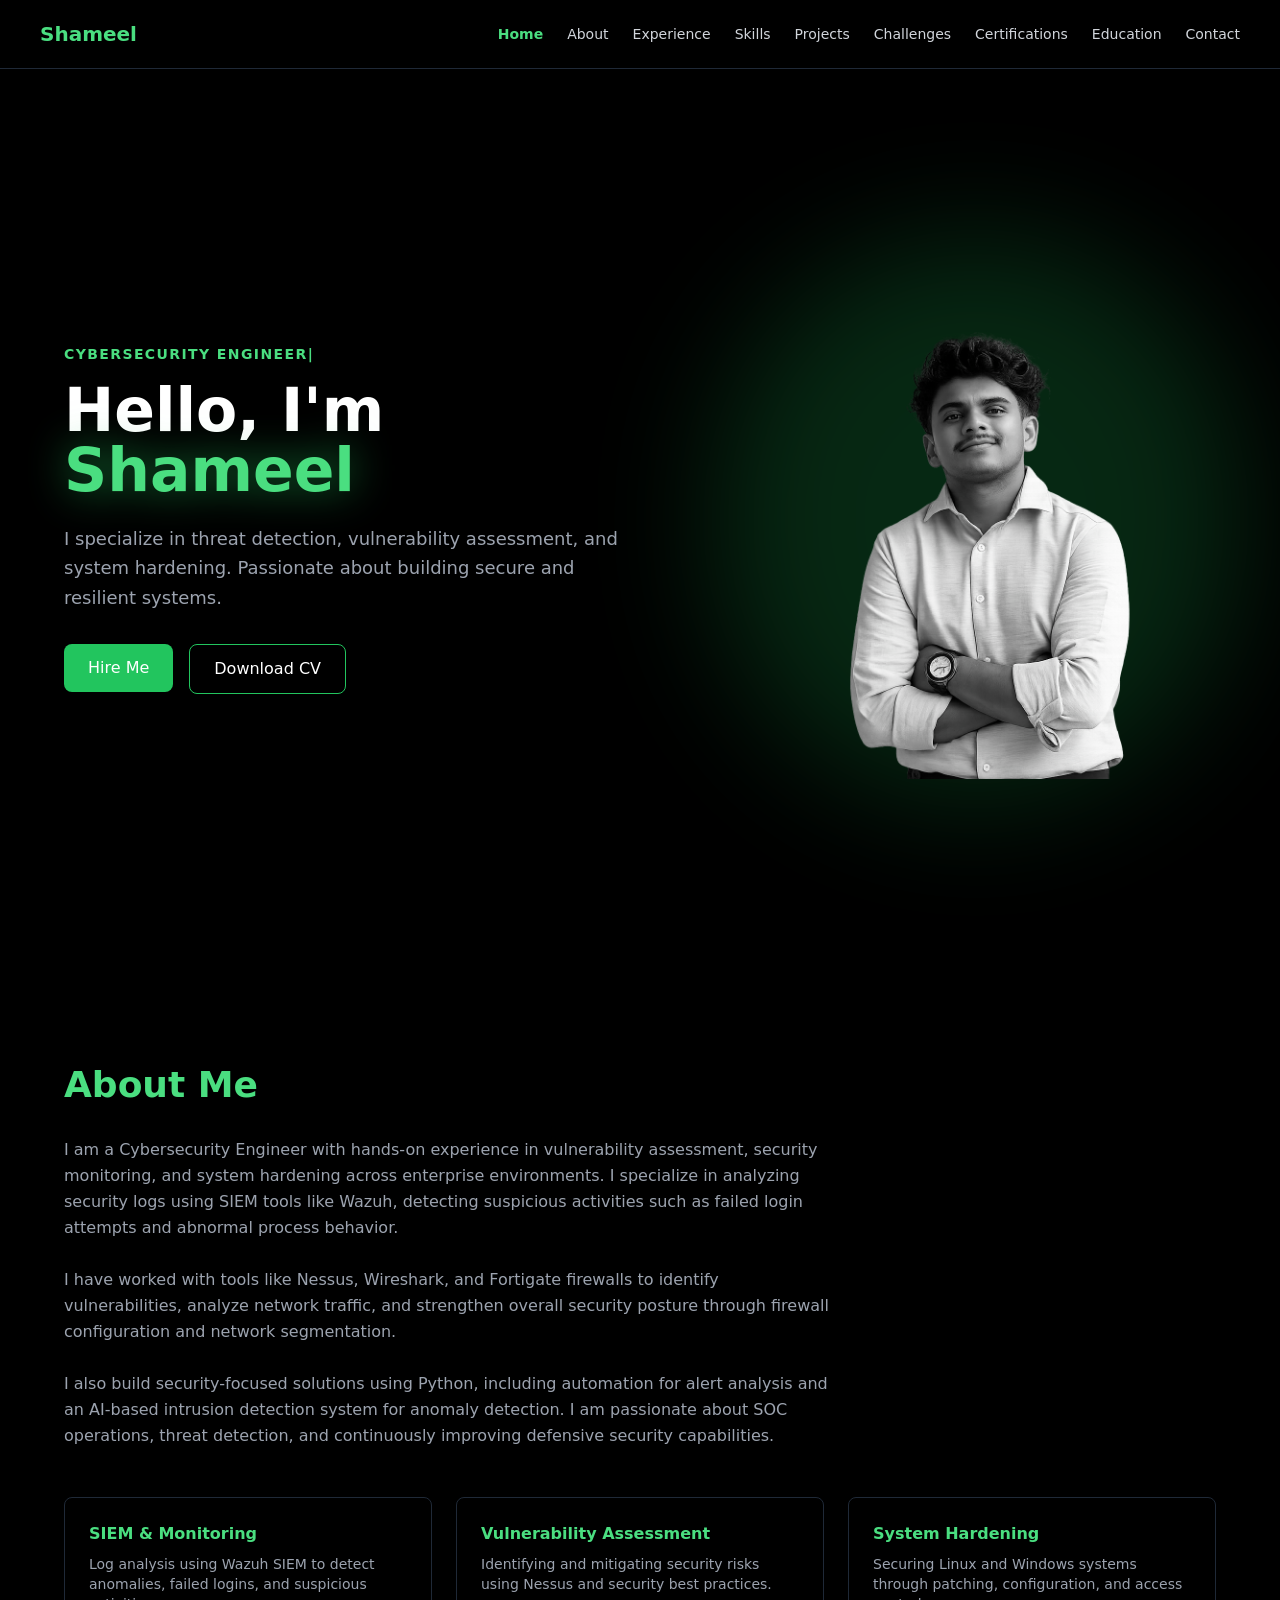
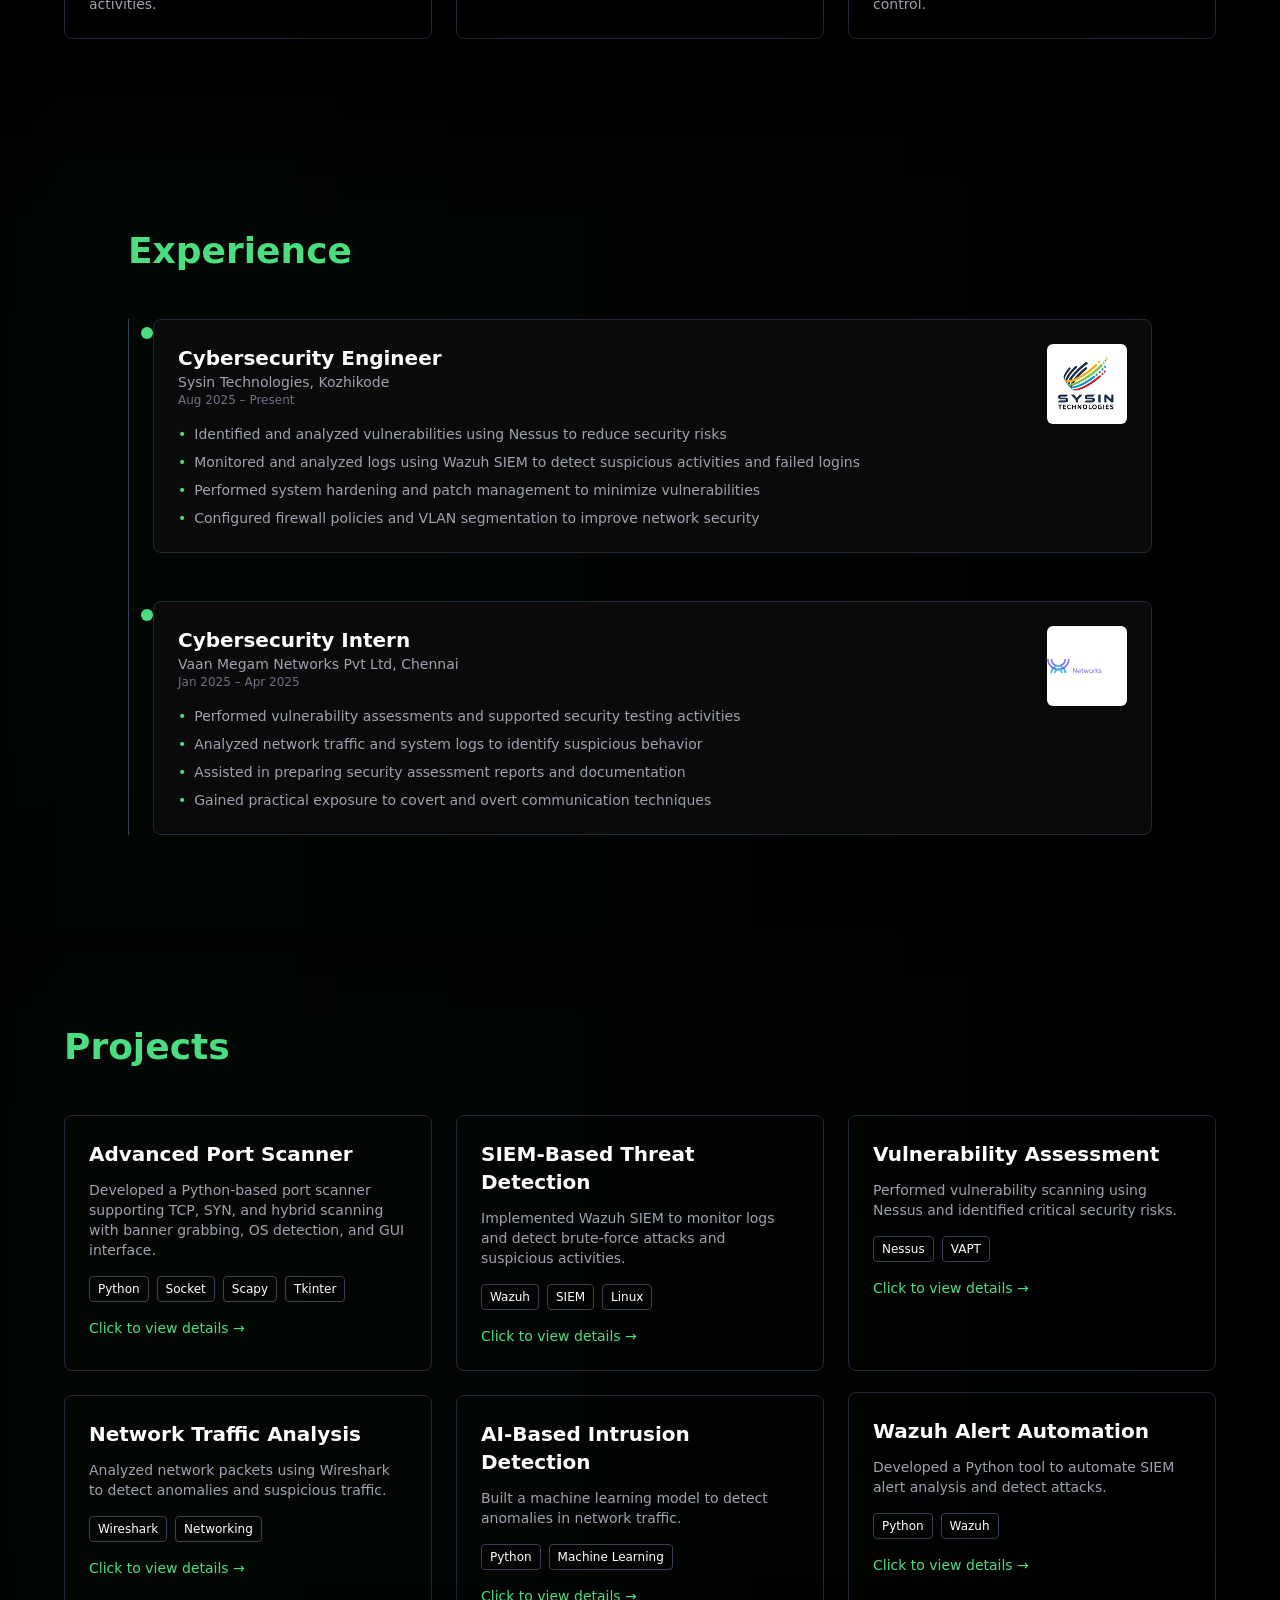
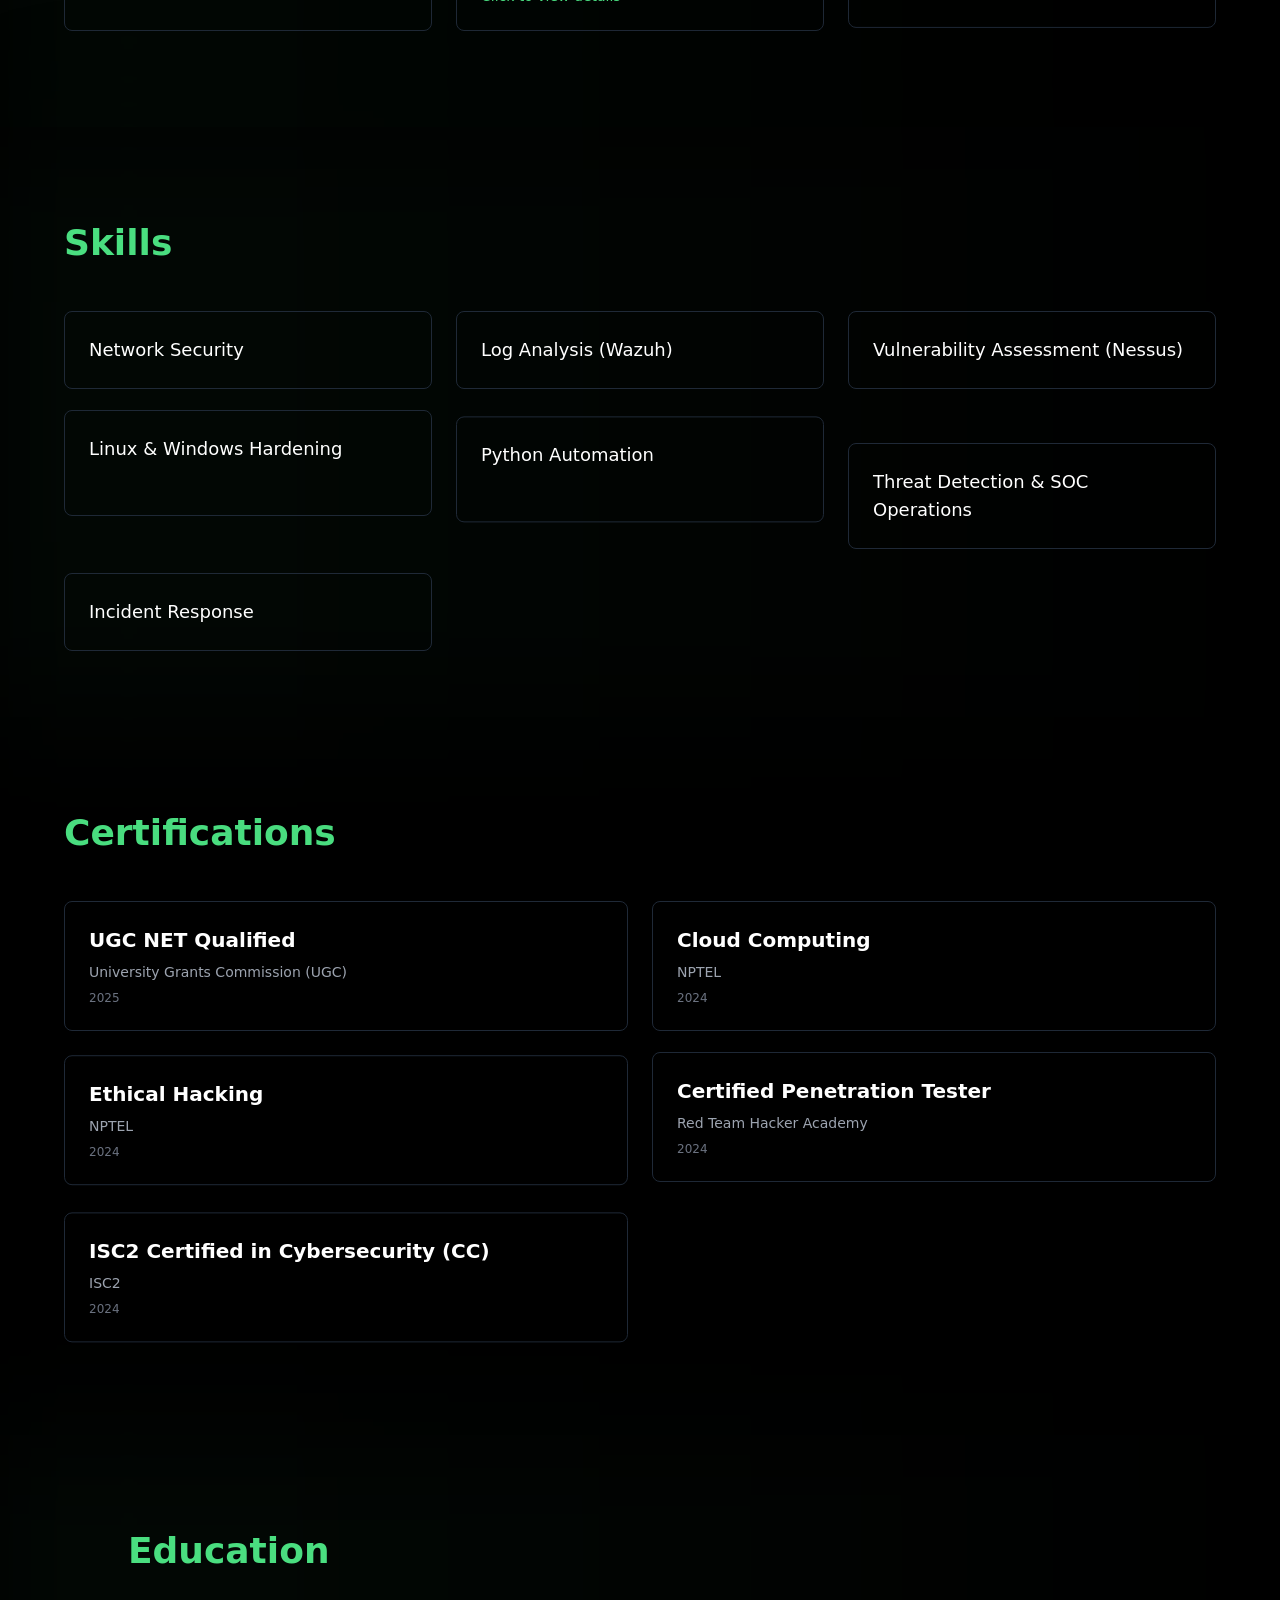
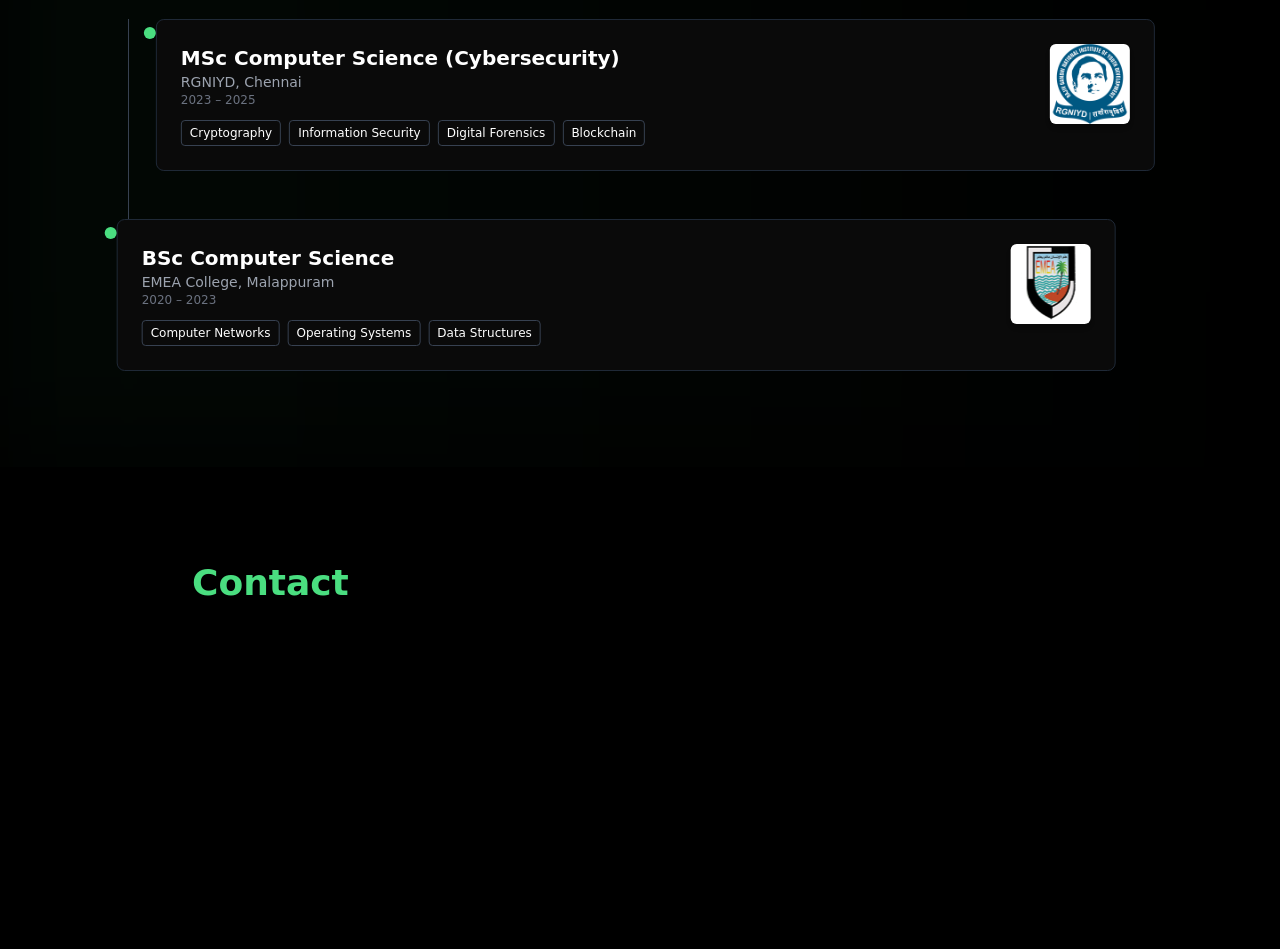
==== index.html @ f3c3276f "Update index.html" ====
<!doctype html>
<html lang="en">
<head>
  <meta charset="UTF-8" />
  <meta name="viewport" content="width=device-width, initial-scale=1.0" />

  <title>Shameel C | Cybersecurity Portfolio</title>

  <meta
    name="description"
    content="Shameel C Cybersecurity Portfolio. Network Security, GRC, SOC Operations, Risk Management and IT Infrastructure."
  />

  <meta
    name="keywords"
    content="Shameel C, Shameel Safar, Cybersecurity, Network Security, GRC, SOC Analyst, SIEM, Risk Management, Portfolio"
  />

  <meta name="author" content="Shameel C" />
  <meta name="robots" content="index, follow" />

  <link rel="canonical" href="https://shameelsafar.in/" />

  <link rel="icon" type="image/svg+xml" href="./favicon.svg" />

  <!-- Open Graph -->
  <meta property="og:title" content="Shameel C | Cybersecurity Portfolio" />
  <meta property="og:description" content="Cybersecurity Portfolio showcasing projects, certifications, networking and security skills." />
  <meta property="og:url" content="https://shameelsafar.in/" />
  <meta property="og:type" content="website" />

  <!-- Twitter -->
  <meta name="twitter:card" content="summary_large_image" />
  <meta name="twitter:title" content="Shameel C | Cybersecurity Portfolio" />
  <meta name="twitter:description" content="Cybersecurity Portfolio showcasing projects and certifications." />

  <script type="application/ld+json">
  {
    "@context":"https://schema.org",
    "@type":"Person",
    "name":"Shameel C",
    "alternateName":"Shameel Safar",
    "url":"https://shameelsafar.in",
    "jobTitle":"Cybersecurity Professional"
  }
  </script>

  <script type="module" crossorigin src="./assets/index-CyPM9QVW.js"></script>
  <link rel="stylesheet" crossorigin href="./assets/index-CM4v_7Gy.css">
</head>
<body>
  <div id="root"></div>
</body>
</html>
---- assets/index-CM4v_7Gy.css ----
*,:before,:after,::backdrop{--tw-border-spacing-x:0;--tw-border-spacing-y:0;--tw-translate-x:0;--tw-translate-y:0;--tw-rotate:0;--tw-skew-x:0;--tw-skew-y:0;--tw-scale-x:1;--tw-scale-y:1;--tw-pan-x: ;--tw-pan-y: ;--tw-pinch-zoom: ;--tw-scroll-snap-strictness:proximity;--tw-gradient-from-position: ;--tw-gradient-via-position: ;--tw-gradient-to-position: ;--tw-ordinal: ;--tw-slashed-zero: ;--tw-numeric-figure: ;--tw-numeric-spacing: ;--tw-numeric-fraction: ;--tw-ring-inset: ;--tw-ring-offset-width:0px;--tw-ring-offset-color:#fff;--tw-ring-color:#3b82f680;--tw-ring-offset-shadow:0 0 #0000;--tw-ring-shadow:0 0 #0000;--tw-shadow:0 0 #0000;--tw-shadow-colored:0 0 #0000;--tw-blur: ;--tw-brightness: ;--tw-contrast: ;--tw-grayscale: ;--tw-hue-rotate: ;--tw-invert: ;--tw-saturate: ;--tw-sepia: ;--tw-drop-shadow: ;--tw-backdrop-blur: ;--tw-backdrop-brightness: ;--tw-backdrop-contrast: ;--tw-backdrop-grayscale: ;--tw-backdrop-hue-rotate: ;--tw-backdrop-invert: ;--tw-backdrop-opacity: ;--tw-backdrop-saturate: ;--tw-backdrop-sepia: ;--tw-contain-size: ;--tw-contain-layout: ;--tw-contain-paint: ;--tw-contain-style: }*,:before,:after{box-sizing:border-box;border:0 solid #e5e7eb}:before,:after{--tw-content:""}html,:host{-webkit-text-size-adjust:100%;tab-size:4;font-feature-settings:normal;font-variation-settings:normal;-webkit-tap-highlight-color:transparent;font-family:ui-sans-serif,system-ui,sans-serif,Apple Color Emoji,Segoe UI Emoji,Segoe UI Symbol,Noto Color Emoji;line-height:1.5}body{line-height:inherit;margin:0}hr{height:0;color:inherit;border-top-width:1px}abbr:where([title]){-webkit-text-decoration:underline dotted;text-decoration:underline dotted}h1,h2,h3,h4,h5,h6{font-size:inherit;font-weight:inherit}a{color:inherit;-webkit-text-decoration:inherit;text-decoration:inherit}b,strong{font-weight:bolder}code,kbd,samp,pre{font-feature-settings:normal;font-variation-settings:normal;font-family:ui-monospace,SFMono-Regular,Menlo,Monaco,Consolas,Liberation Mono,Courier New,monospace;font-size:1em}small{font-size:80%}sub,sup{vertical-align:baseline;font-size:75%;line-height:0;position:relative}sub{bottom:-.25em}sup{top:-.5em}table{text-indent:0;border-color:inherit;border-collapse:collapse}button,input,optgroup,select,textarea{font-feature-settings:inherit;font-variation-settings:inherit;font-family:inherit;font-size:100%;font-weight:inherit;line-height:inherit;letter-spacing:inherit;color:inherit;margin:0;padding:0}button,select{text-transform:none}button,input:where([type=button]),input:where([type=reset]),input:where([type=submit]){-webkit-appearance:button;background-color:#0000;background-image:none}:-moz-focusring{outline:auto}:-moz-ui-invalid{box-shadow:none}progress{vertical-align:baseline}::-webkit-inner-spin-button{height:auto}::-webkit-outer-spin-button{height:auto}[type=search]{-webkit-appearance:textfield;outline-offset:-2px}::-webkit-search-decoration{-webkit-appearance:none}::-webkit-file-upload-button{-webkit-appearance:button;font:inherit}summary{display:list-item}blockquote,dl,dd,h1,h2,h3,h4,h5,h6,hr,figure,p,pre{margin:0}fieldset{margin:0;padding:0}legend{padding:0}ol,ul,menu{margin:0;padding:0;list-style:none}dialog{padding:0}textarea{resize:vertical}input::-moz-placeholder{opacity:1;color:#9ca3af}textarea::-moz-placeholder{opacity:1;color:#9ca3af}input::placeholder,textarea::placeholder{opacity:1;color:#9ca3af}button,[role=button]{cursor:pointer}:disabled{cursor:default}img,svg,video,canvas,audio,iframe,embed,object{vertical-align:middle;display:block}img,video{max-width:100%;height:auto}[hidden]:where(:not([hidden=until-found])){display:none}.pointer-events-none{pointer-events:none}.fixed{position:fixed}.absolute{position:absolute}.relative{position:relative}.sticky{position:sticky}.-inset-6{inset:-1.5rem}.inset-0{inset:0}.-left-3{left:-.75rem}.bottom-6{bottom:1.5rem}.right-4{right:1rem}.right-6{right:1.5rem}.top-0{top:0}.top-2{top:.5rem}.top-4{top:1rem}.z-10{z-index:10}.z-50{z-index:50}.mx-auto{margin-left:auto;margin-right:auto}.mb-12{margin-bottom:3rem}.mb-2{margin-bottom:.5rem}.mb-3{margin-bottom:.75rem}.mb-4{margin-bottom:1rem}.mb-6{margin-bottom:1.5rem}.mb-8{margin-bottom:2rem}.mt-2{margin-top:.5rem}.mt-4{margin-top:1rem}.flex{display:flex}.grid{display:grid}.h-20{height:5rem}.h-3{height:.75rem}.max-h-full{max-height:100%}.min-h-screen{min-height:100vh}.w-20{width:5rem}.w-3{width:.75rem}.w-32{width:8rem}.w-72{width:18rem}.w-full{width:100%}.max-w-3xl{max-width:48rem}.max-w-4xl{max-width:56rem}.max-w-5xl{max-width:64rem}.max-w-6xl{max-width:72rem}.max-w-full{max-width:100%}.max-w-lg{max-width:32rem}.max-w-xl{max-width:36rem}.flex-1{flex:1}.cursor-pointer{cursor:pointer}.grid-cols-1{grid-template-columns:repeat(1,minmax(0,1fr))}.flex-col{flex-direction:column}.flex-wrap{flex-wrap:wrap}.items-start{align-items:flex-start}.items-center{align-items:center}.justify-center{justify-content:center}.justify-between{justify-content:space-between}.gap-10{gap:2.5rem}.gap-2{gap:.5rem}.gap-4{gap:1rem}.gap-6{gap:1.5rem}.space-x-6>:not([hidden])~:not([hidden]){--tw-space-x-reverse:0;margin-right:calc(1.5rem * var(--tw-space-x-reverse));margin-left:calc(1.5rem * calc(1 - var(--tw-space-x-reverse)))}.space-y-12>:not([hidden])~:not([hidden]){--tw-space-y-reverse:0;margin-top:calc(3rem * calc(1 - var(--tw-space-y-reverse)));margin-bottom:calc(3rem * var(--tw-space-y-reverse))}.space-y-2>:not([hidden])~:not([hidden]){--tw-space-y-reverse:0;margin-top:calc(.5rem * calc(1 - var(--tw-space-y-reverse)));margin-bottom:calc(.5rem * var(--tw-space-y-reverse))}.overflow-hidden{overflow:hidden}.rounded{border-radius:.25rem}.rounded-full{border-radius:9999px}.rounded-lg{border-radius:.5rem}.rounded-md{border-radius:.375rem}.rounded-xl{border-radius:.75rem}.border{border-width:1px}.border-2{border-width:2px}.border-b{border-bottom-width:1px}.border-l{border-left-width:1px}.border-gray-600{--tw-border-opacity:1;border-color:rgb(75 85 99/var(--tw-border-opacity,1))}.border-gray-700{--tw-border-opacity:1;border-color:rgb(55 65 81/var(--tw-border-opacity,1))}.border-gray-800{--tw-border-opacity:1;border-color:rgb(31 41 55/var(--tw-border-opacity,1))}.border-green-400{--tw-border-opacity:1;border-color:rgb(74 222 128/var(--tw-border-opacity,1))}.border-green-500{--tw-border-opacity:1;border-color:rgb(34 197 94/var(--tw-border-opacity,1))}.bg-\[\#0a0a0a\]{--tw-bg-opacity:1;background-color:rgb(10 10 10/var(--tw-bg-opacity,1))}.bg-\[\#0f172a\]{--tw-bg-opacity:1;background-color:rgb(15 23 42/var(--tw-bg-opacity,1))}.bg-black{--tw-bg-opacity:1;background-color:rgb(0 0 0/var(--tw-bg-opacity,1))}.bg-black\/70{background-color:#000000b3}.bg-black\/80{background-color:#000c}.bg-gray-800{--tw-bg-opacity:1;background-color:rgb(31 41 55/var(--tw-bg-opacity,1))}.bg-gray-900{--tw-bg-opacity:1;background-color:rgb(17 24 39/var(--tw-bg-opacity,1))}.bg-green-400{--tw-bg-opacity:1;background-color:rgb(74 222 128/var(--tw-bg-opacity,1))}.bg-green-500{--tw-bg-opacity:1;background-color:rgb(34 197 94/var(--tw-bg-opacity,1))}.bg-white{--tw-bg-opacity:1;background-color:rgb(255 255 255/var(--tw-bg-opacity,1))}.bg-gradient-to-r{background-image:linear-gradient(to right, var(--tw-gradient-stops))}.from-green-900\/10{--tw-gradient-from:#14532d1a var(--tw-gradient-from-position);--tw-gradient-to:#14532d00 var(--tw-gradient-to-position);--tw-gradient-stops:var(--tw-gradient-from), var(--tw-gradient-to)}.to-black{--tw-gradient-to:#000 var(--tw-gradient-to-position)}.object-contain{-o-object-fit:contain;object-fit:contain}.object-cover{-o-object-fit:cover;object-fit:cover}.p-3{padding:.75rem}.p-6{padding:1.5rem}.p-8{padding:2rem}.px-10{padding-left:2.5rem;padding-right:2.5rem}.px-2{padding-left:.5rem;padding-right:.5rem}.px-4{padding-left:1rem;padding-right:1rem}.px-6{padding-left:1.5rem;padding-right:1.5rem}.py-1{padding-top:.25rem;padding-bottom:.25rem}.py-2{padding-top:.5rem;padding-bottom:.5rem}.py-24{padding-top:6rem;padding-bottom:6rem}.py-3{padding-top:.75rem;padding-bottom:.75rem}.py-5{padding-top:1.25rem;padding-bottom:1.25rem}.pl-6{padding-left:1.5rem}.text-center{text-align:center}.text-2xl{font-size:1.5rem;line-height:2rem}.text-3xl{font-size:1.875rem;line-height:2.25rem}.text-4xl{font-size:2.25rem;line-height:2.5rem}.text-lg{font-size:1.125rem;line-height:1.75rem}.text-sm{font-size:.875rem;line-height:1.25rem}.text-xl{font-size:1.25rem;line-height:1.75rem}.text-xs{font-size:.75rem;line-height:1rem}.font-bold{font-weight:700}.font-extrabold{font-weight:800}.font-medium{font-weight:500}.font-semibold{font-weight:600}.uppercase{text-transform:uppercase}.leading-relaxed{line-height:1.625}.leading-tight{line-height:1.25}.tracking-widest{letter-spacing:.1em}.text-black{--tw-text-opacity:1;color:rgb(0 0 0/var(--tw-text-opacity,1))}.text-blue-400{--tw-text-opacity:1;color:rgb(96 165 250/var(--tw-text-opacity,1))}.text-gray-300{--tw-text-opacity:1;color:rgb(209 213 219/var(--tw-text-opacity,1))}.text-gray-400{--tw-text-opacity:1;color:rgb(156 163 175/var(--tw-text-opacity,1))}.text-gray-500{--tw-text-opacity:1;color:rgb(107 114 128/var(--tw-text-opacity,1))}.text-green-400{--tw-text-opacity:1;color:rgb(74 222 128/var(--tw-text-opacity,1))}.text-white{--tw-text-opacity:1;color:rgb(255 255 255/var(--tw-text-opacity,1))}.opacity-0{opacity:0}.opacity-20{opacity:.2}.shadow-lg{--tw-shadow:0 10px 15px -3px #0000001a, 0 4px 6px -4px #0000001a;--tw-shadow-colored:0 10px 15px -3px var(--tw-shadow-color), 0 4px 6px -4px var(--tw-shadow-color);box-shadow:var(--tw-ring-offset-shadow,0 0 #0000), var(--tw-ring-shadow,0 0 #0000), var(--tw-shadow)}.shadow-md{--tw-shadow:0 4px 6px -1px #0000001a, 0 2px 4px -2px #0000001a;--tw-shadow-colored:0 4px 6px -1px var(--tw-shadow-color), 0 2px 4px -2px var(--tw-shadow-color);box-shadow:var(--tw-ring-offset-shadow,0 0 #0000), var(--tw-ring-shadow,0 0 #0000), var(--tw-shadow)}.blur-3xl{--tw-blur:blur(64px);filter:var(--tw-blur) var(--tw-brightness) var(--tw-contrast) var(--tw-grayscale) var(--tw-hue-rotate) var(--tw-invert) var(--tw-saturate) var(--tw-sepia) var(--tw-drop-shadow)}.blur-xl{--tw-blur:blur(24px);filter:var(--tw-blur) var(--tw-brightness) var(--tw-contrast) var(--tw-grayscale) var(--tw-hue-rotate) var(--tw-invert) var(--tw-saturate) var(--tw-sepia) var(--tw-drop-shadow)}.drop-shadow-\[0_0_20px_rgba\(34\,197\,94\,0\.6\)\]{--tw-drop-shadow:drop-shadow(0 0 20px #22c55e99);filter:var(--tw-blur) var(--tw-brightness) var(--tw-contrast) var(--tw-grayscale) var(--tw-hue-rotate) var(--tw-invert) var(--tw-saturate) var(--tw-sepia) var(--tw-drop-shadow)}.grayscale{--tw-grayscale:grayscale(100%);filter:var(--tw-blur) var(--tw-brightness) var(--tw-contrast) var(--tw-grayscale) var(--tw-hue-rotate) var(--tw-invert) var(--tw-saturate) var(--tw-sepia) var(--tw-drop-shadow)}.transition{transition-property:color,background-color,border-color,text-decoration-color,fill,stroke,opacity,box-shadow,transform,filter,-webkit-backdrop-filter,backdrop-filter;transition-duration:.15s;transition-timing-function:cubic-bezier(.4,0,.2,1)}.duration-300{transition-duration:.3s}.duration-500{transition-duration:.5s}html{scroll-behavior:smooth}.hover\:-translate-y-1:hover{--tw-translate-y:-.25rem;transform:translate(var(--tw-translate-x), var(--tw-translate-y)) rotate(var(--tw-rotate)) skewX(var(--tw-skew-x)) skewY(var(--tw-skew-y)) scaleX(var(--tw-scale-x)) scaleY(var(--tw-scale-y))}.hover\:scale-105:hover{--tw-scale-x:1.05;--tw-scale-y:1.05;transform:translate(var(--tw-translate-x), var(--tw-translate-y)) rotate(var(--tw-rotate)) skewX(var(--tw-skew-x)) skewY(var(--tw-skew-y)) scaleX(var(--tw-scale-x)) scaleY(var(--tw-scale-y))}.hover\:border-green-400:hover{--tw-border-opacity:1;border-color:rgb(74 222 128/var(--tw-border-opacity,1))}.hover\:bg-green-400:hover{--tw-bg-opacity:1;background-color:rgb(74 222 128/var(--tw-bg-opacity,1))}.hover\:bg-green-500:hover{--tw-bg-opacity:1;background-color:rgb(34 197 94/var(--tw-bg-opacity,1))}.hover\:bg-green-600:hover{--tw-bg-opacity:1;background-color:rgb(22 163 74/var(--tw-bg-opacity,1))}.hover\:text-black:hover{--tw-text-opacity:1;color:rgb(0 0 0/var(--tw-text-opacity,1))}.hover\:text-green-400:hover{--tw-text-opacity:1;color:rgb(74 222 128/var(--tw-text-opacity,1))}.hover\:text-white:hover{--tw-text-opacity:1;color:rgb(255 255 255/var(--tw-text-opacity,1))}.hover\:underline:hover{text-decoration-line:underline}.hover\:shadow-\[0_0_15px_rgba\(34\,197\,94\,0\.5\)\]:hover{--tw-shadow:0 0 15px #22c55e80;--tw-shadow-colored:0 0 15px var(--tw-shadow-color);box-shadow:var(--tw-ring-offset-shadow,0 0 #0000), var(--tw-ring-shadow,0 0 #0000), var(--tw-shadow)}.hover\:shadow-\[0_0_15px_rgba\(34\,197\,94\,0\.6\)\]:hover{--tw-shadow:0 0 15px #22c55e99;--tw-shadow-colored:0 0 15px var(--tw-shadow-color);box-shadow:var(--tw-ring-offset-shadow,0 0 #0000), var(--tw-ring-shadow,0 0 #0000), var(--tw-shadow)}.hover\:shadow-\[0_0_20px_rgba\(34\,197\,94\,0\.3\)\]:hover{--tw-shadow:0 0 20px #22c55e4d;--tw-shadow-colored:0 0 20px var(--tw-shadow-color);box-shadow:var(--tw-ring-offset-shadow,0 0 #0000), var(--tw-ring-shadow,0 0 #0000), var(--tw-shadow)}.hover\:shadow-green-500\/30:hover{--tw-shadow-color:#22c55e4d;--tw-shadow:var(--tw-shadow-colored)}.hover\:grayscale-0:hover{--tw-grayscale:grayscale(0);filter:var(--tw-blur) var(--tw-brightness) var(--tw-contrast) var(--tw-grayscale) var(--tw-hue-rotate) var(--tw-invert) var(--tw-saturate) var(--tw-sepia) var(--tw-drop-shadow)}.group:hover .group-hover\:text-green-400{--tw-text-opacity:1;color:rgb(74 222 128/var(--tw-text-opacity,1))}.group:hover .group-hover\:opacity-10{opacity:.1}@media (width>=640px){.sm\:grid-cols-2{grid-template-columns:repeat(2,minmax(0,1fr))}}@media (width>=768px){.md\:w-\[420px\]{width:420px}.md\:grid-cols-2{grid-template-columns:repeat(2,minmax(0,1fr))}.md\:grid-cols-3{grid-template-columns:repeat(3,minmax(0,1fr))}.md\:flex-row{flex-direction:row}.md\:justify-start{justify-content:flex-start}.md\:justify-end{justify-content:flex-end}.md\:px-16{padding-left:4rem;padding-right:4rem}.md\:text-left{text-align:left}.md\:text-4xl{font-size:2.25rem;line-height:2.5rem}.md\:text-6xl{font-size:3.75rem;line-height:1}}@media (width>=1024px){.lg\:w-\[480px\]{width:480px}.lg\:grid-cols-3{grid-template-columns:repeat(3,minmax(0,1fr))}}
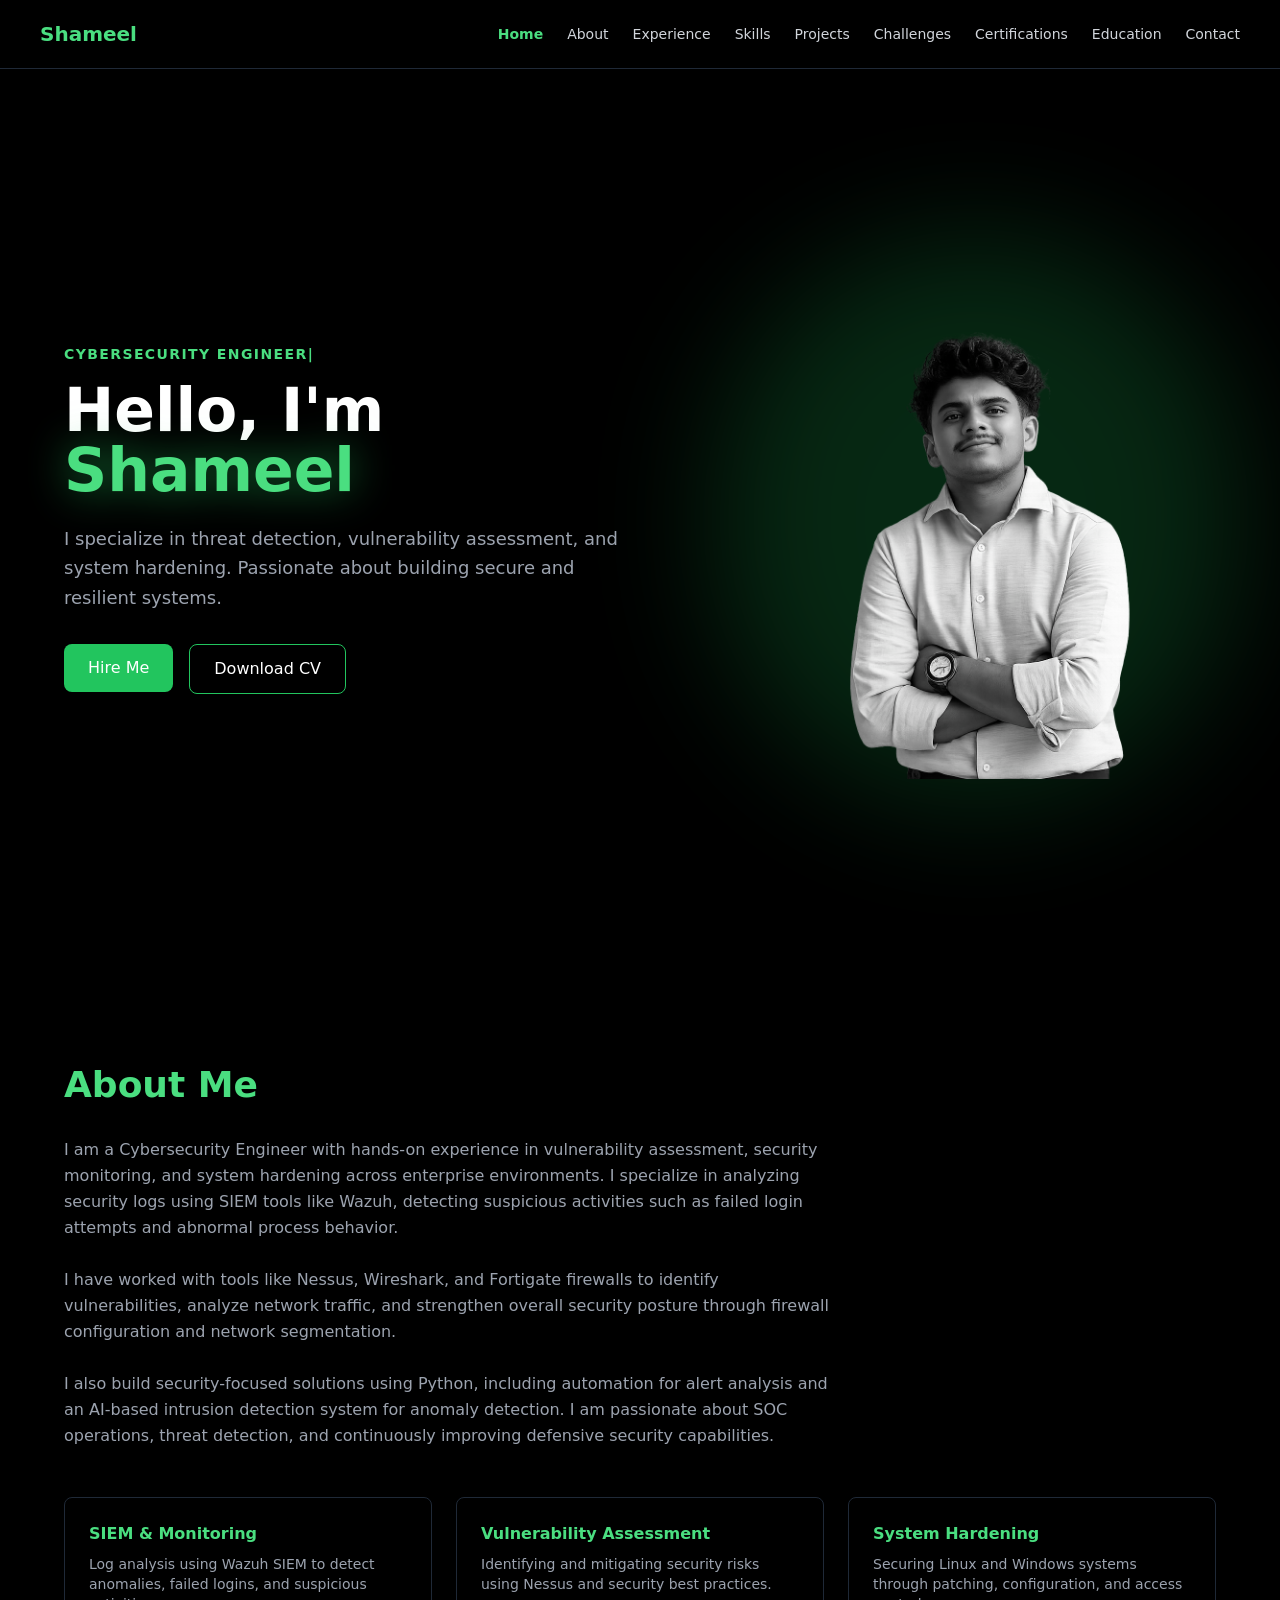
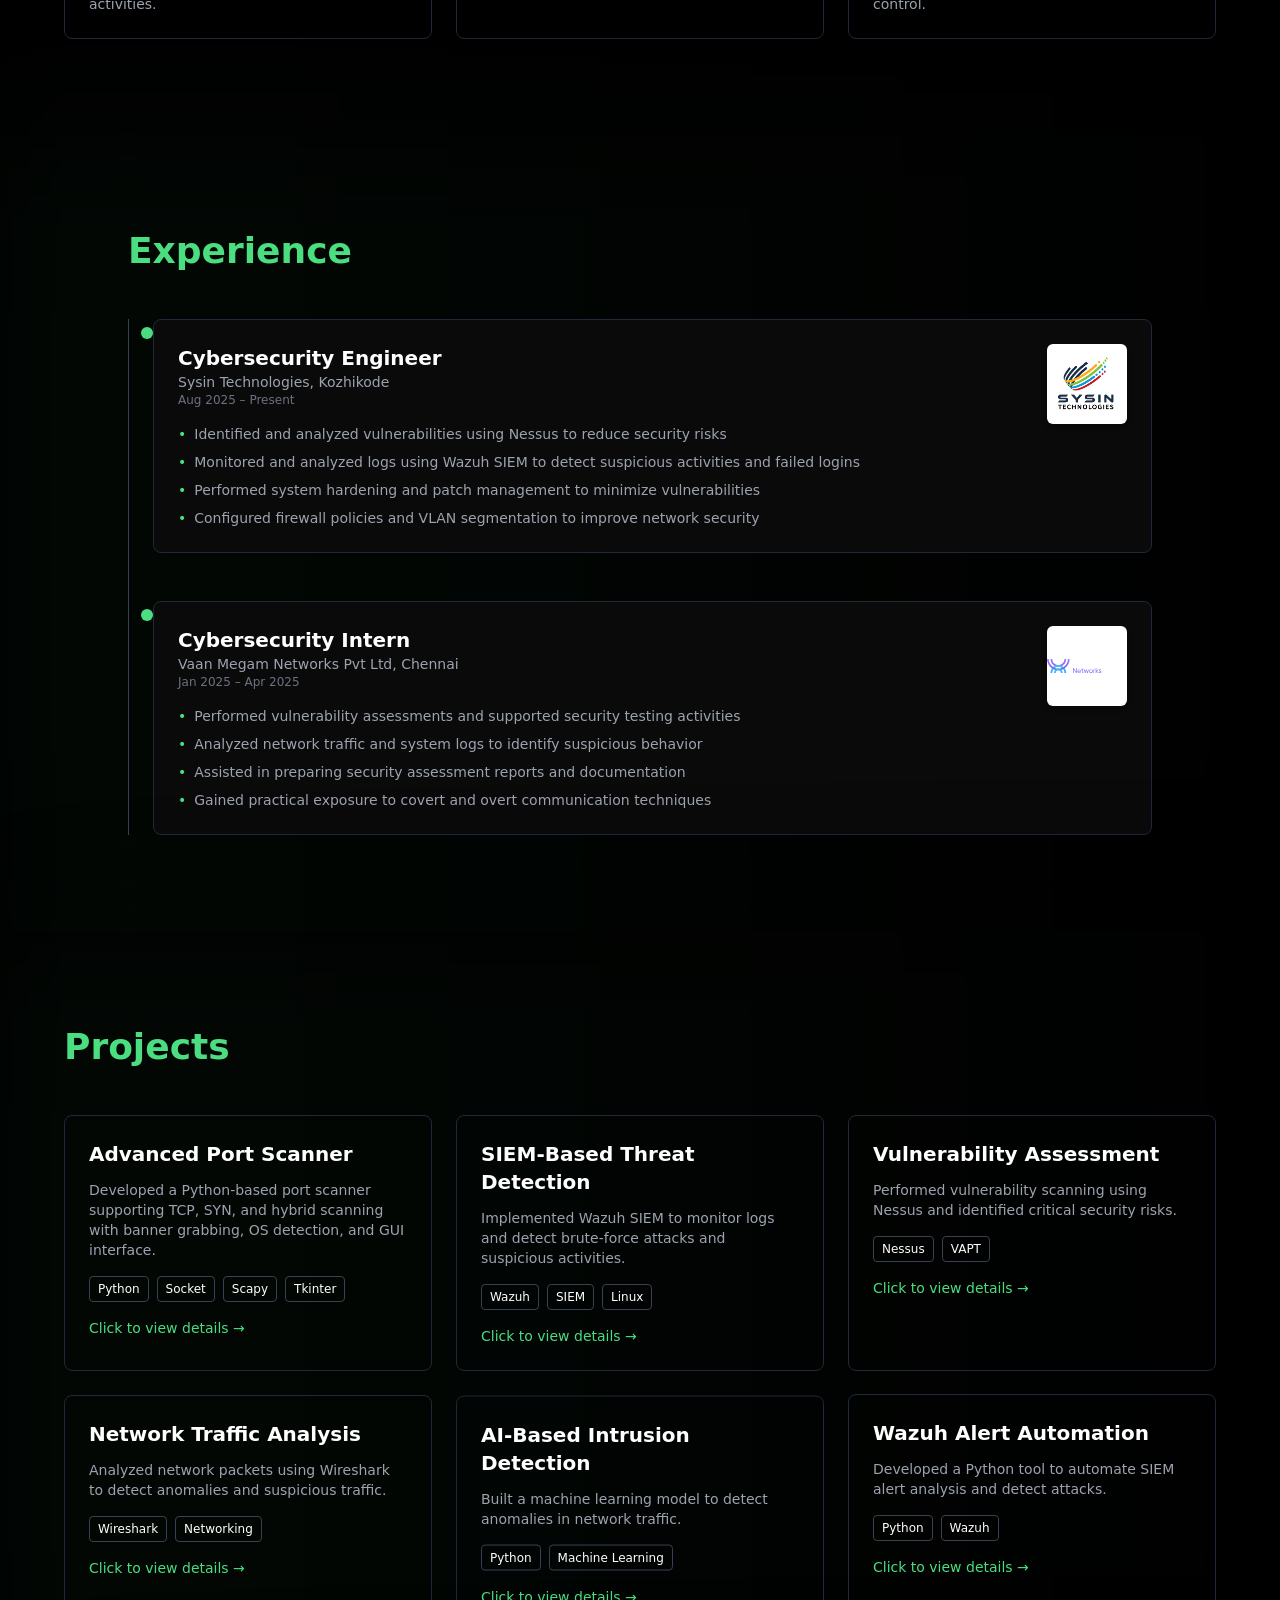
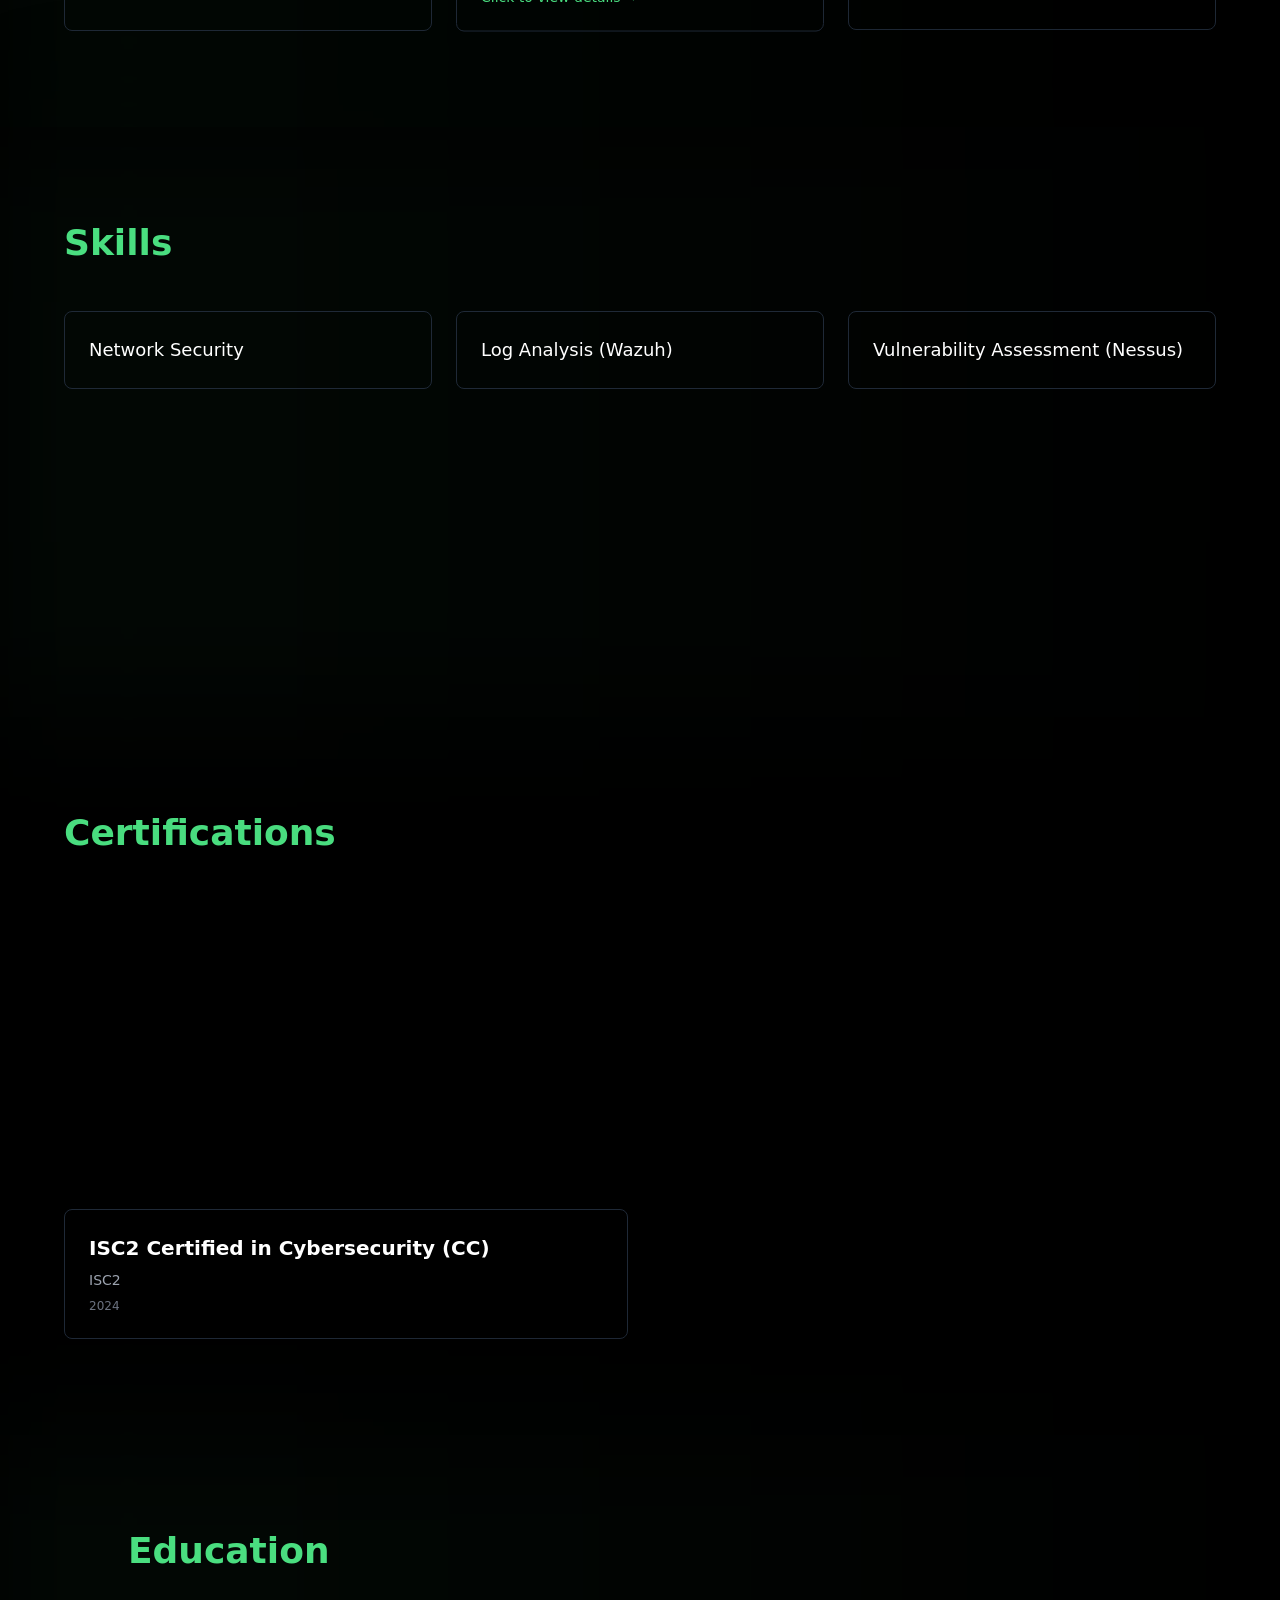
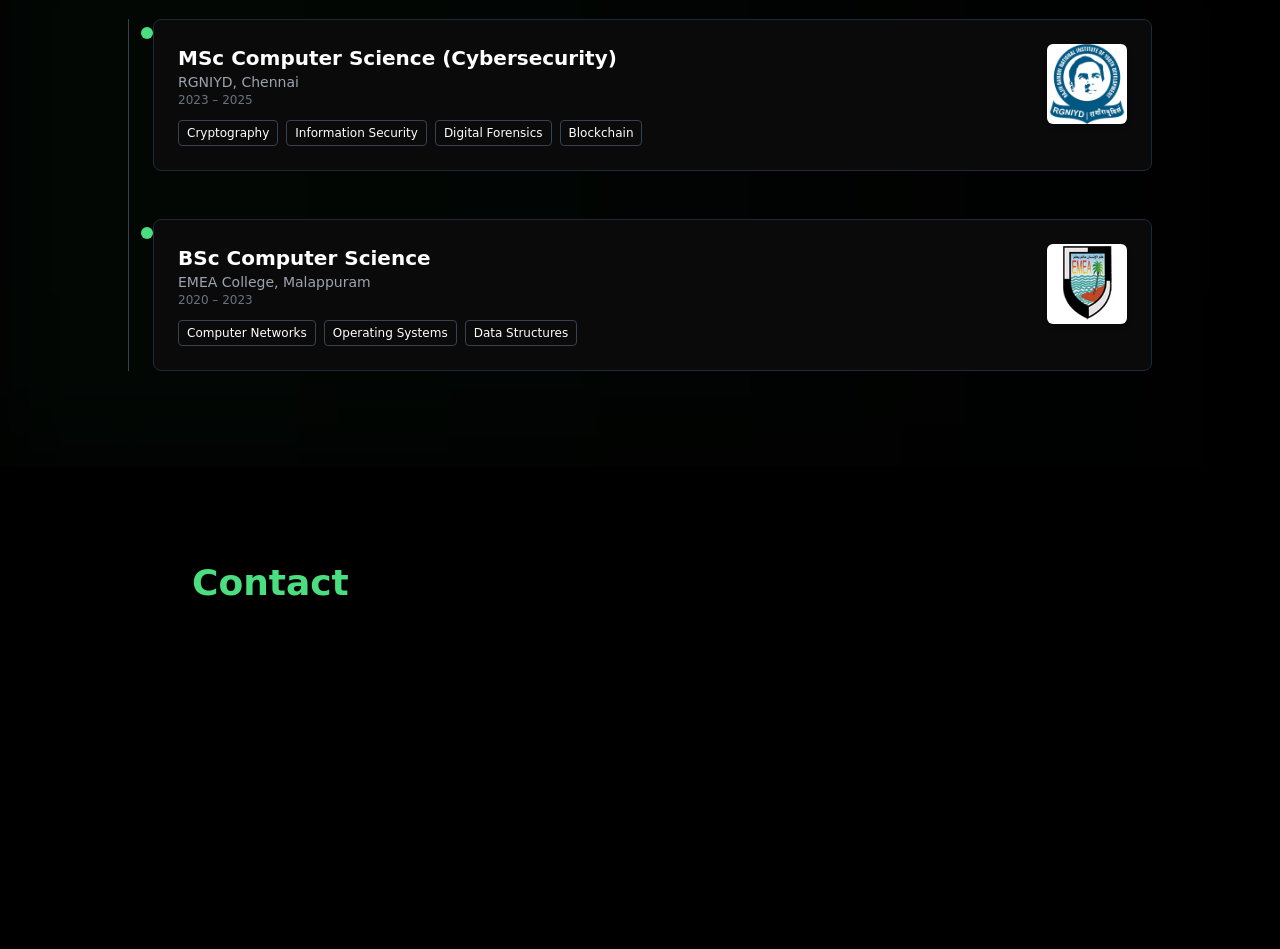
==== commit 41cd2807: "Update index.html" ====
--- a/index.html
+++ b/index.html
@@ -21,7 +21,7 @@
 
   <link rel="canonical" href="https://shameelsafar.in/" />
 
-  <link rel="icon" type="image/svg+xml" href="./favicon.svg" />
+  <link rel="icon" type="image/svg+xml" href="./favicon.png" />
 
   <!-- Open Graph -->
   <meta property="og:title" content="Shameel C | Cybersecurity Portfolio" />
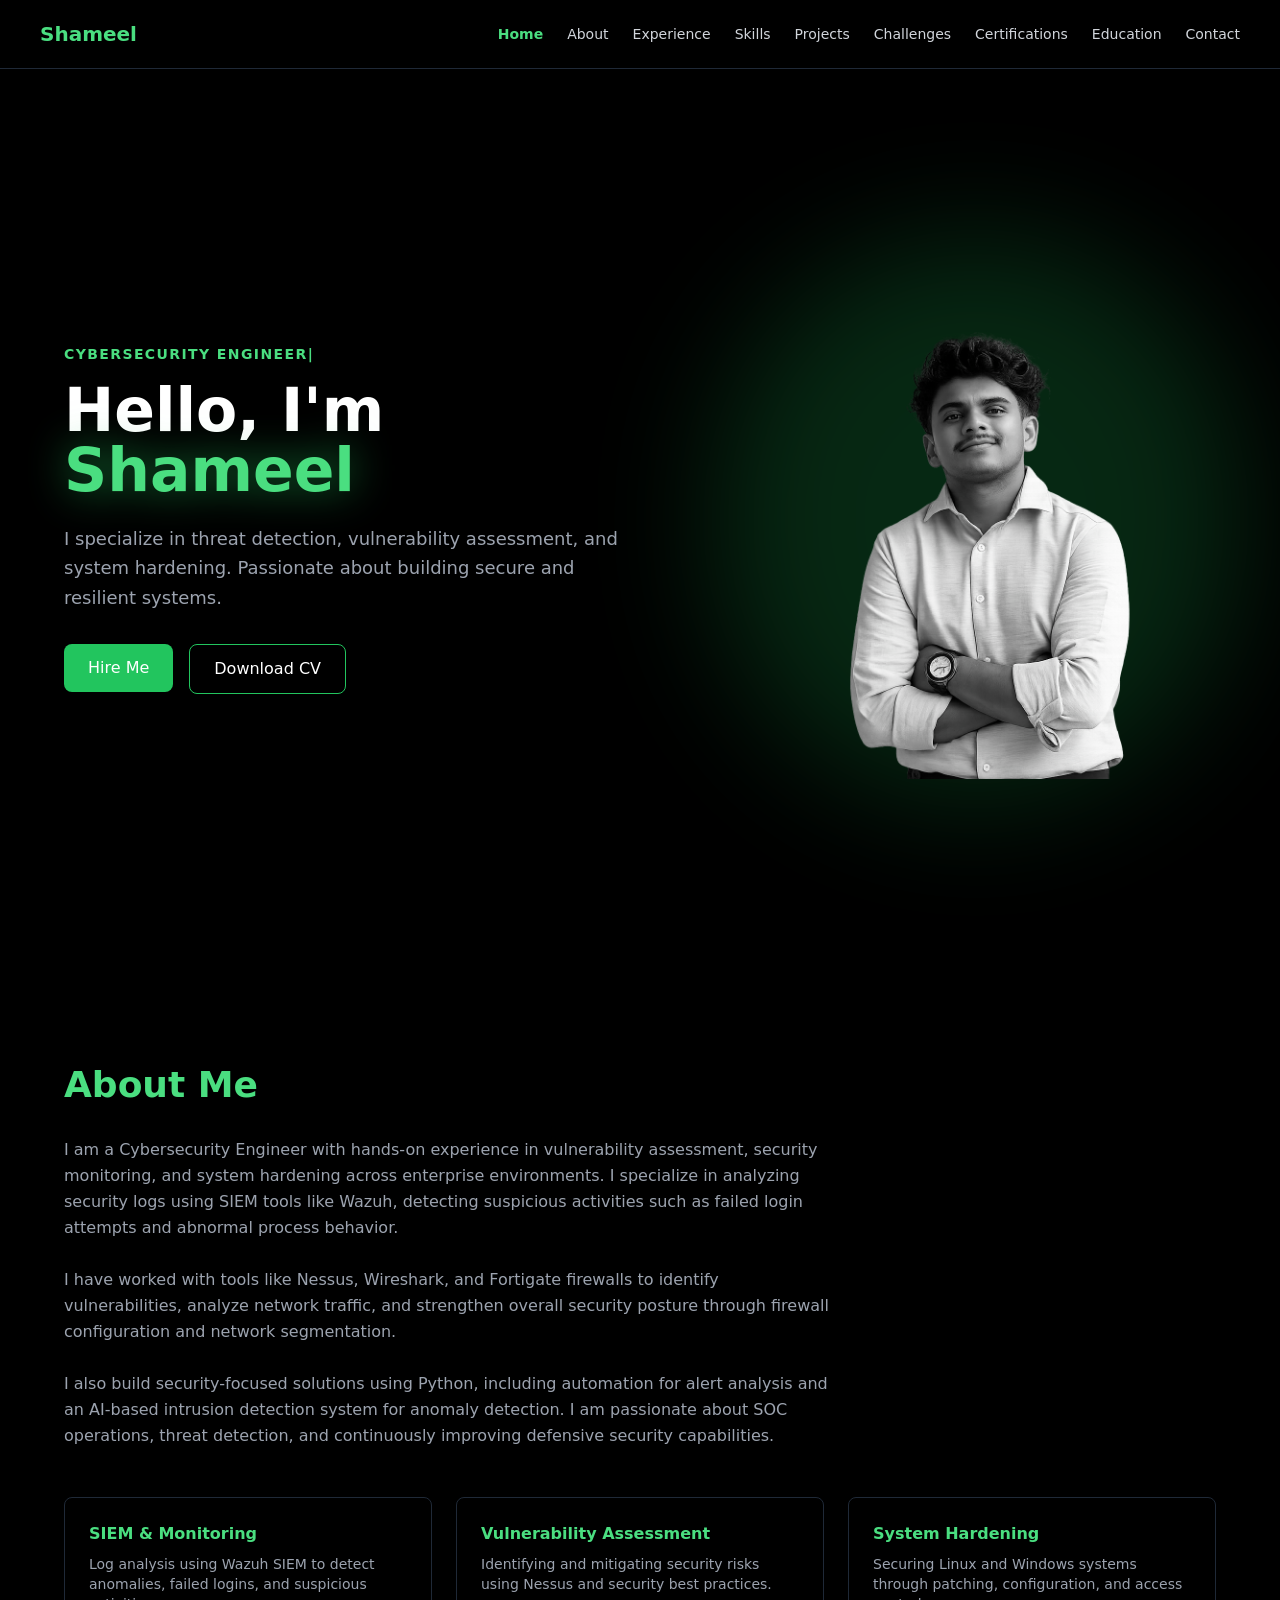
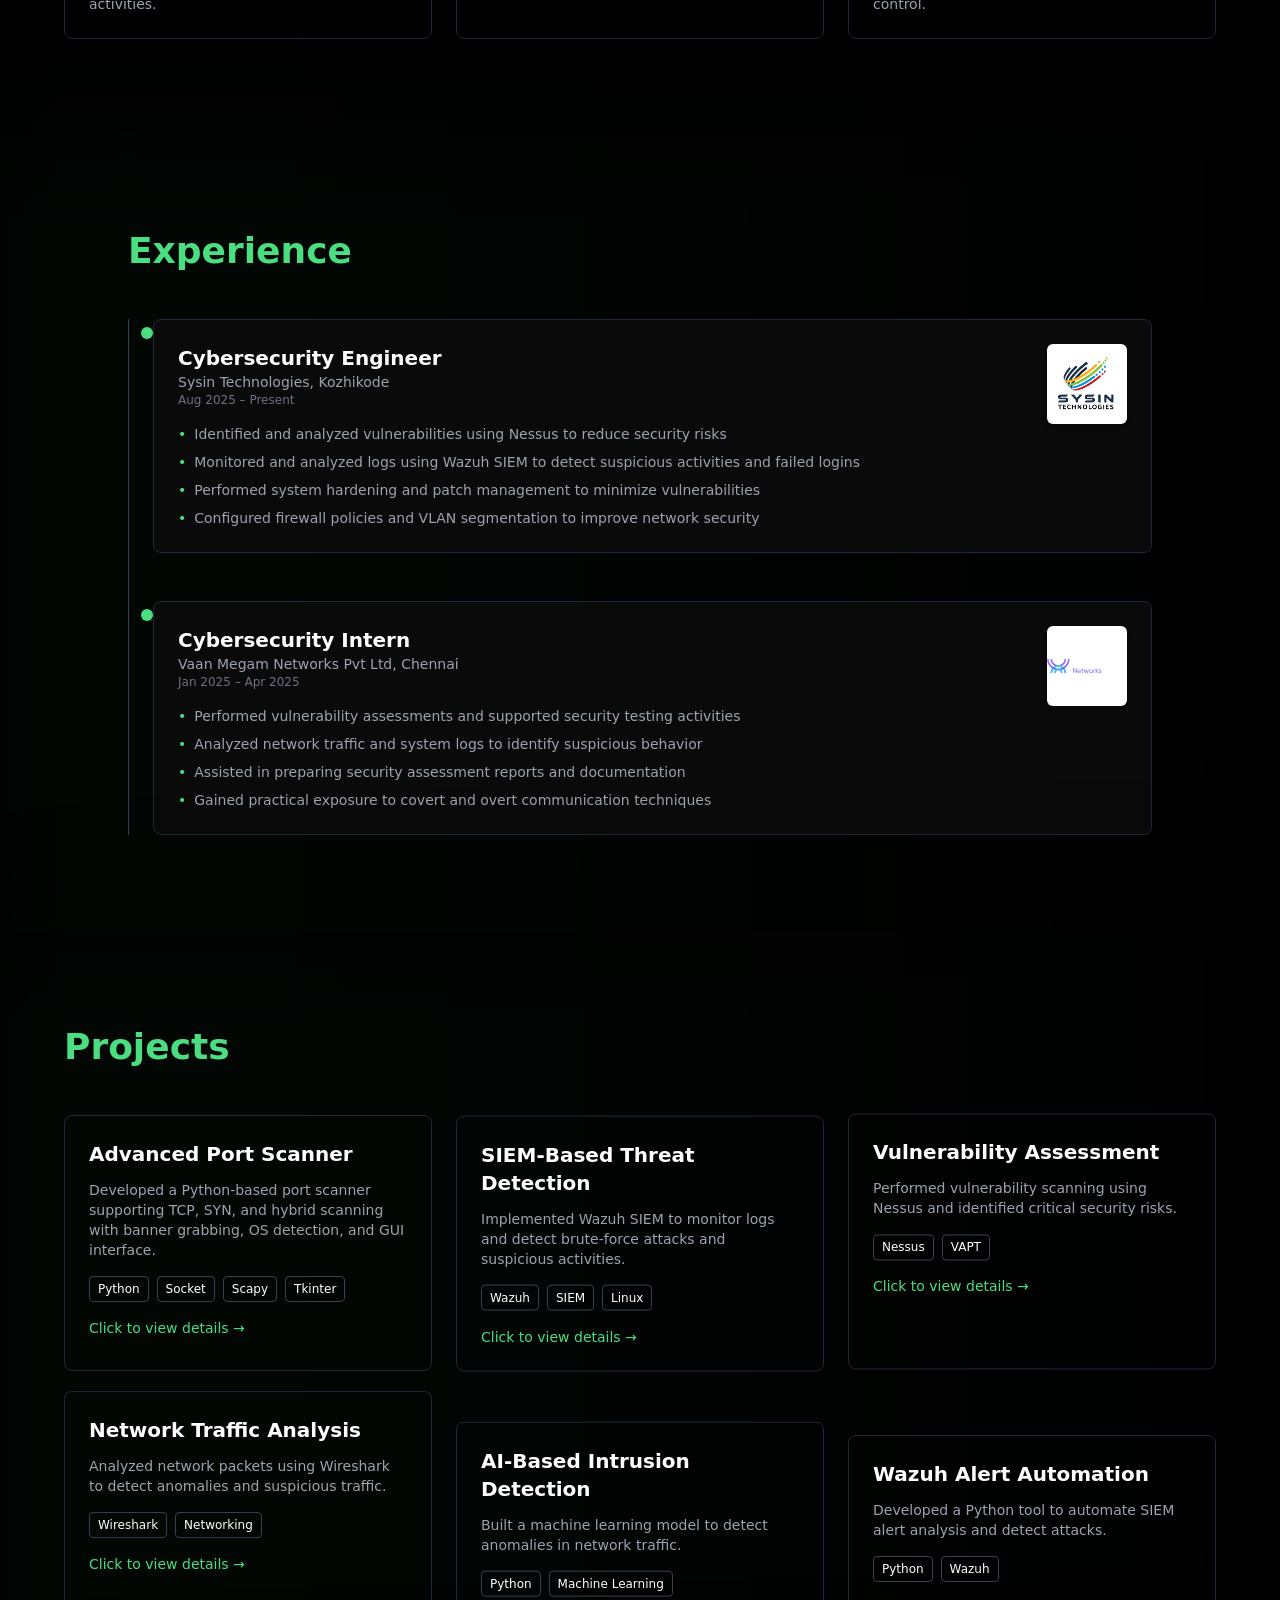
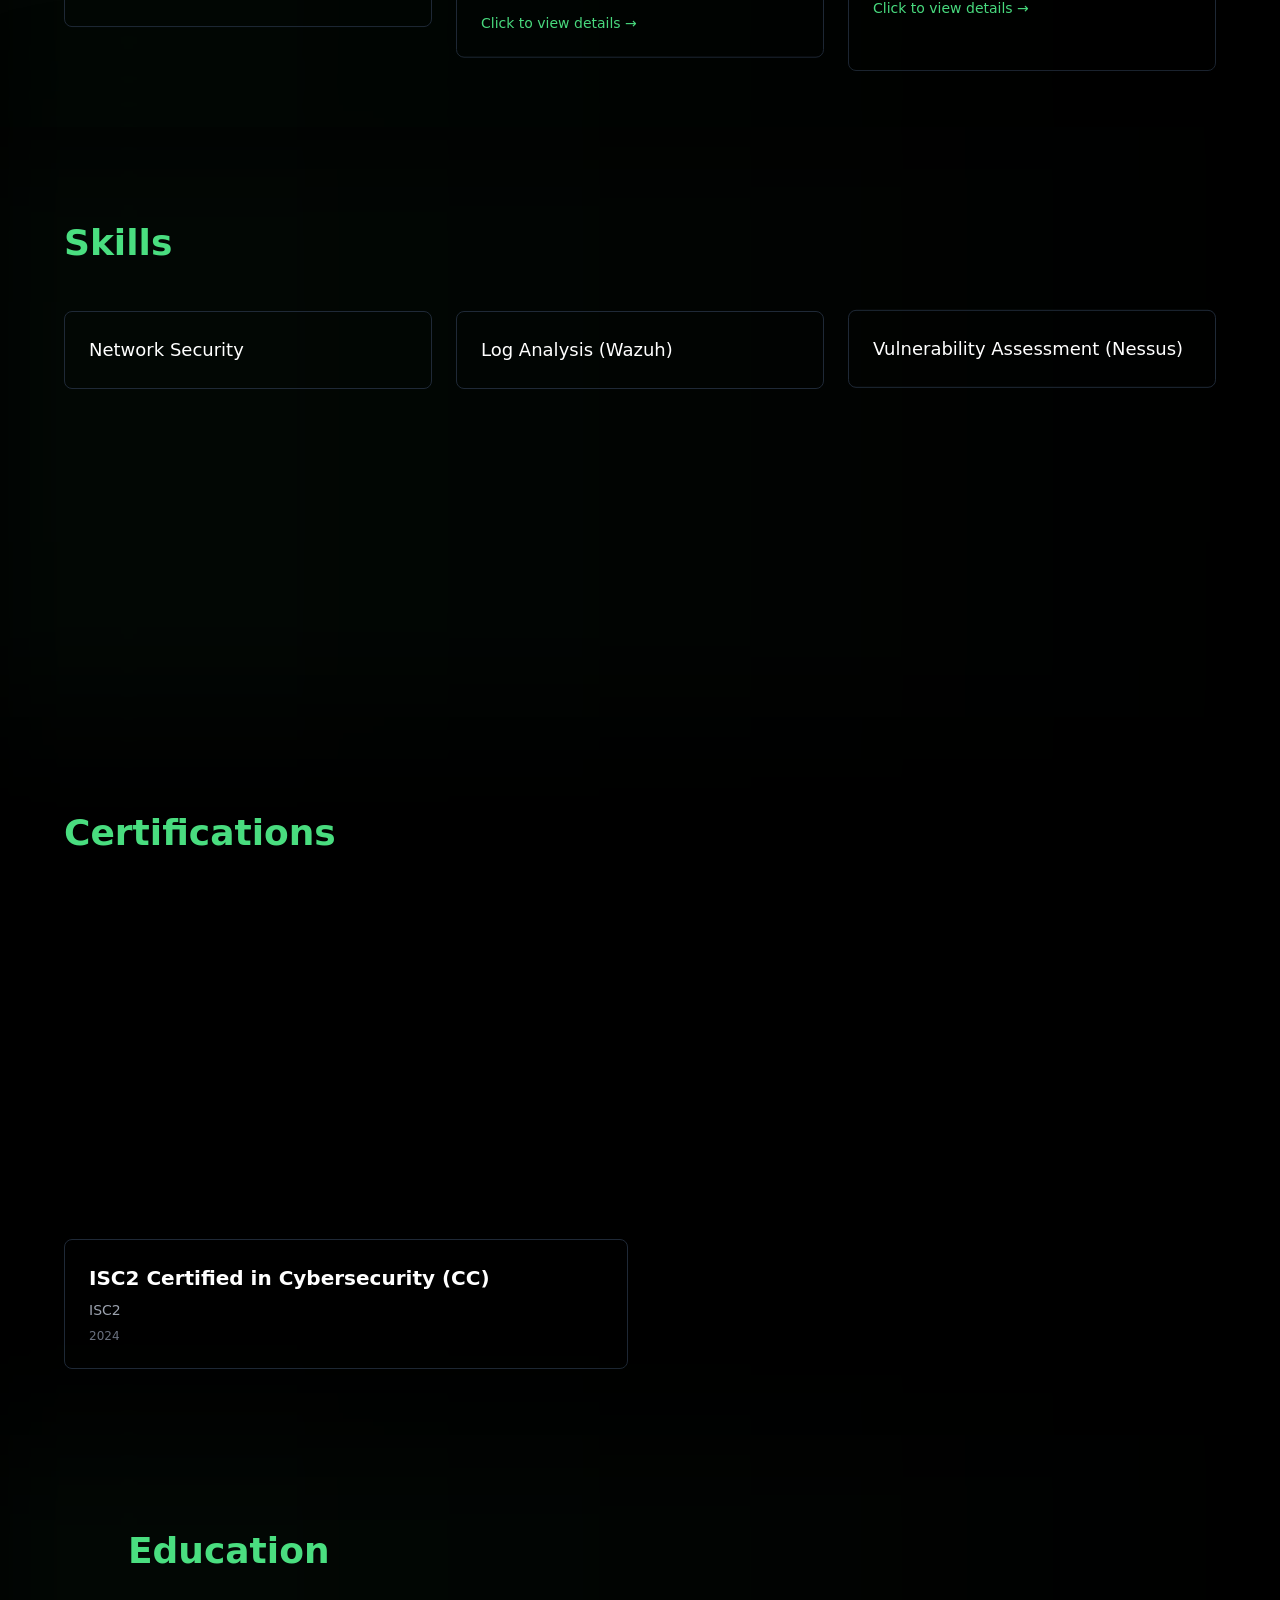
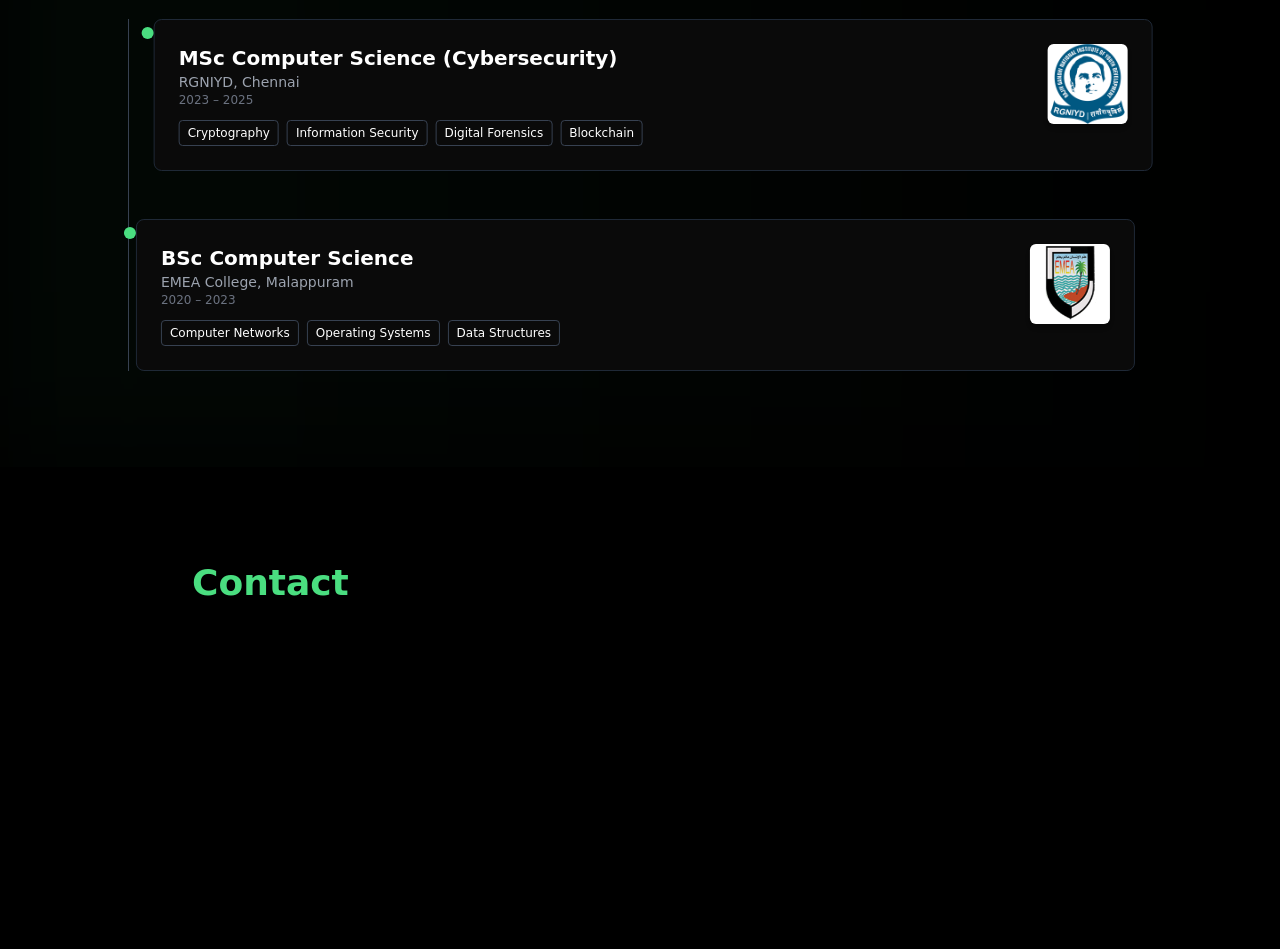
==== commit 20061500: "Update index.html" ====
--- a/index.html
+++ b/index.html
@@ -21,7 +21,7 @@
 
   <link rel="canonical" href="https://shameelsafar.in/" />
 
-  <link rel="icon" type="image/svg+xml" href="./favicon.png" />
+  <link rel="icon" href="/favicon.png" sizes="32x32" type="image/png" />
 
   <!-- Open Graph -->
   <meta property="og:title" content="Shameel C | Cybersecurity Portfolio" />
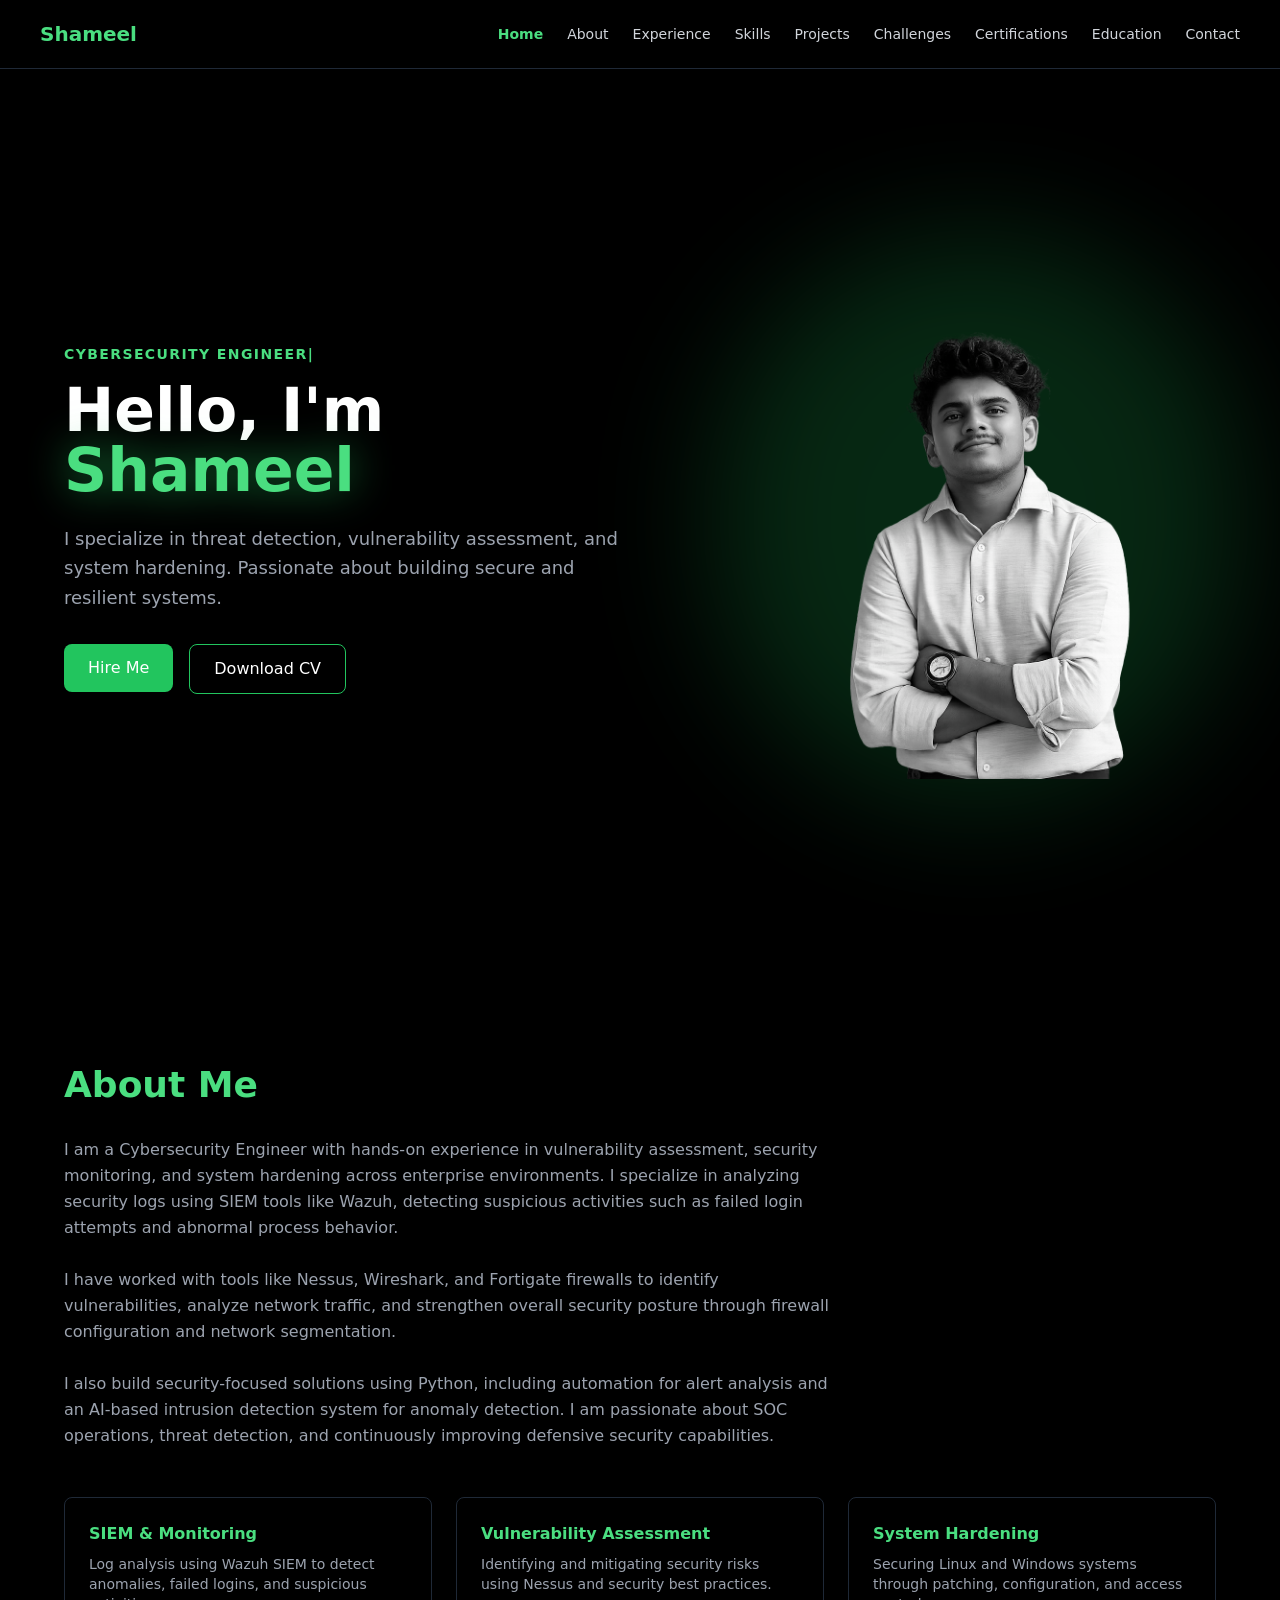
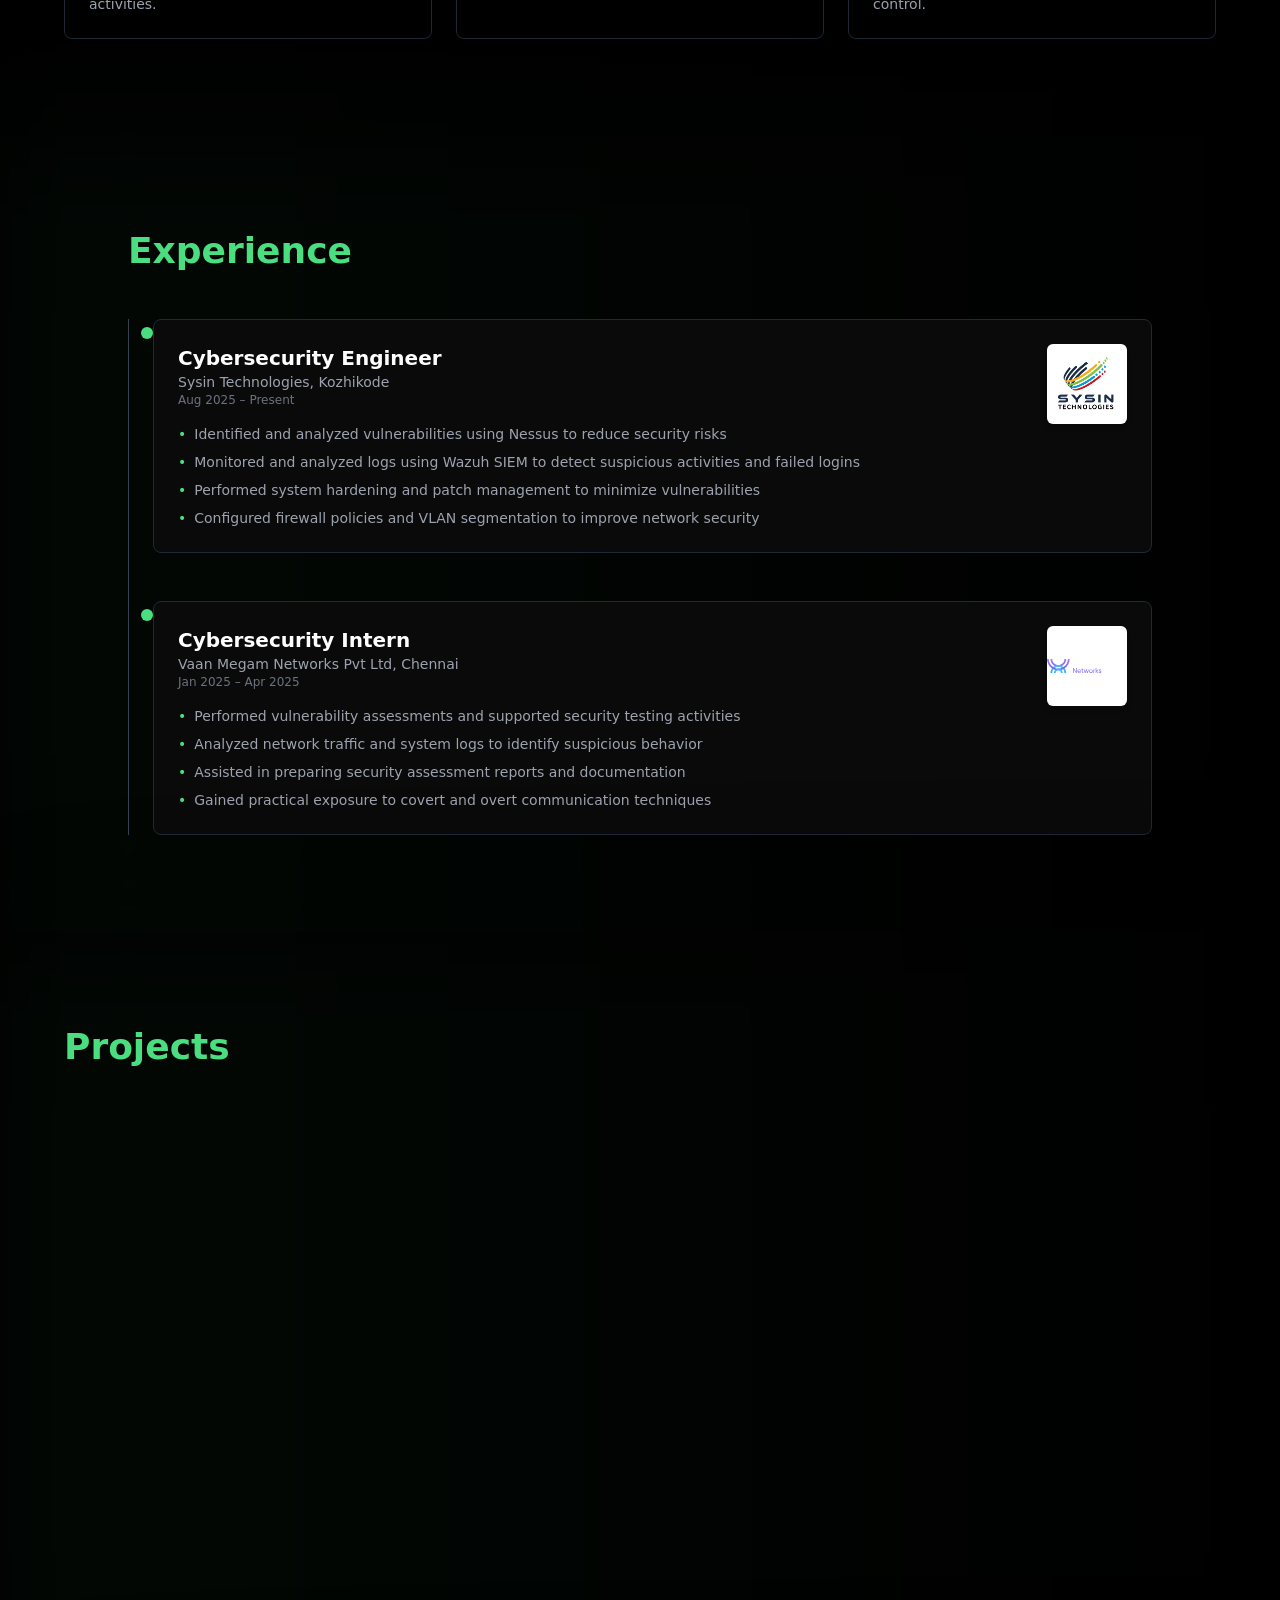
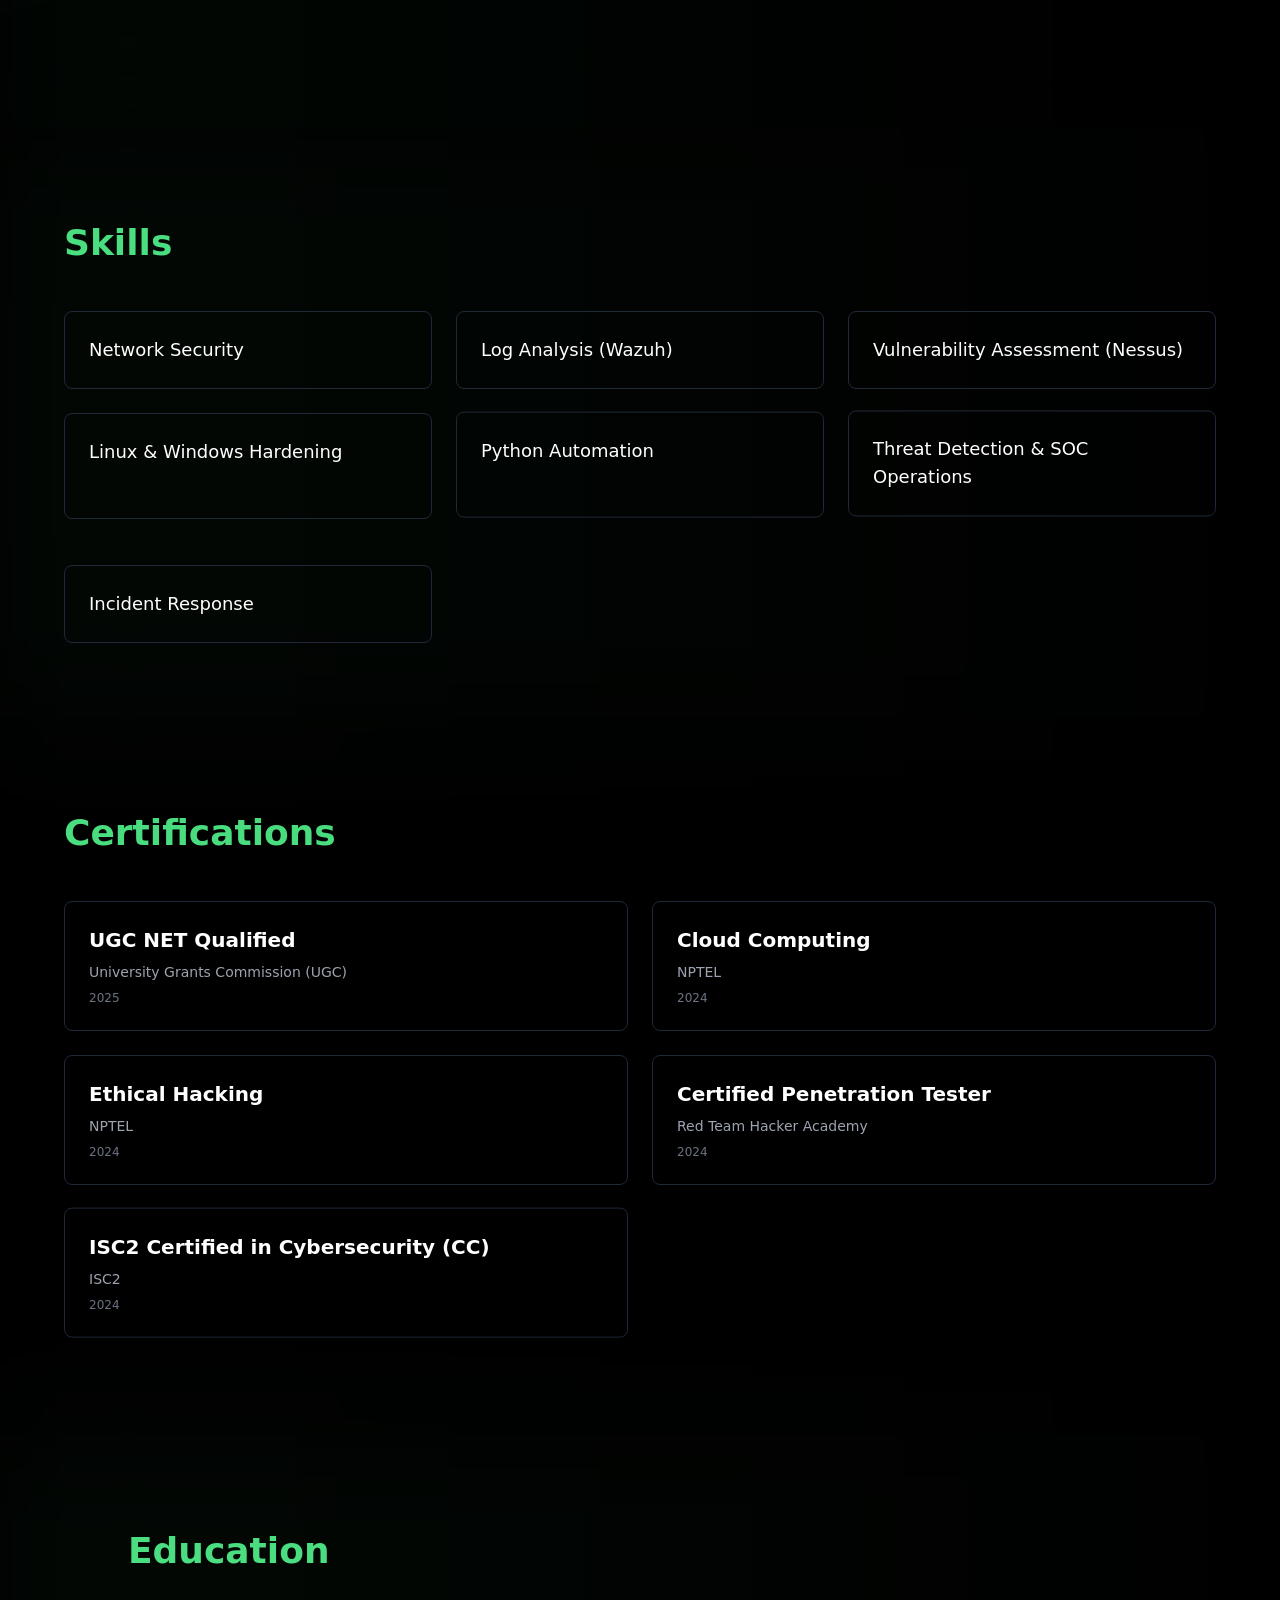
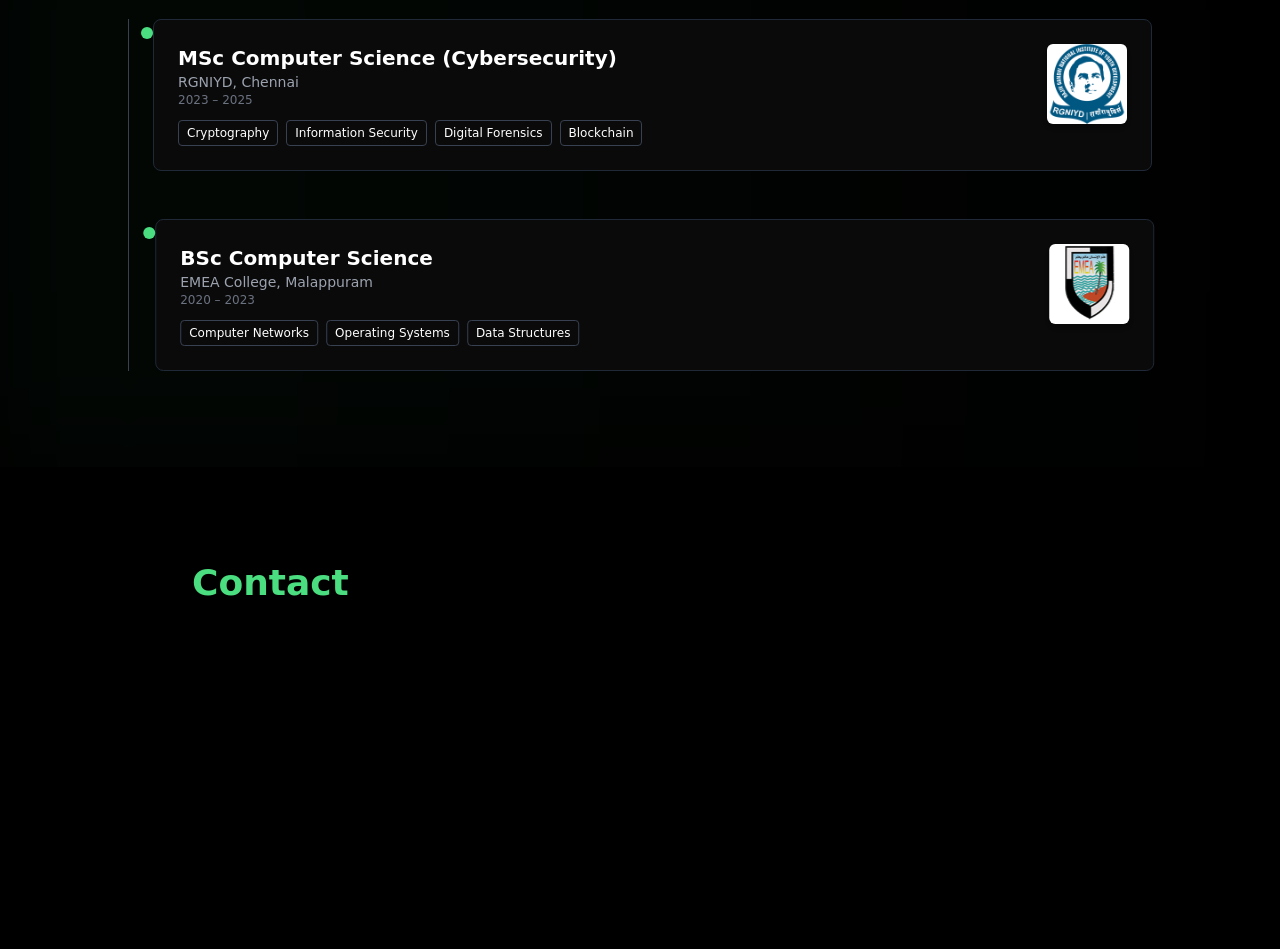
==== commit 4f8aa68c: "Update index.html" ====
--- a/index.html
+++ b/index.html
@@ -4,44 +4,53 @@
   <meta charset="UTF-8" />
   <meta name="viewport" content="width=device-width, initial-scale=1.0" />
 
-  <title>Shameel C | Cybersecurity Portfolio</title>
+  <!-- 1. Optimized Title: Puts your target keyword first -->
+  <title>Shameel | Cybersecurity Portfolio & Systems Hardening</title>
 
+  <!-- 2. Optimized Description: Natural sentences starting with your target keyword -->
   <meta
     name="description"
-    content="Shameel C Cybersecurity Portfolio. Network Security, GRC, SOC Operations, Risk Management and IT Infrastructure."
+    content="Shameel is a cybersecurity professional specializing in Network Security, GRC, SOC Operations, Risk Management, and IT Infrastructure."
   />
 
+  <!-- 3. Key Favicon Note: Ensure your favicon.png is at least 48x48px for Google Search -->
   <meta
     name="keywords"
-    content="Shameel C, Shameel Safar, Cybersecurity, Network Security, GRC, SOC Analyst, SIEM, Risk Management, Portfolio"
+    content="Shameel, Shameel C, Shameel Safar, Cybersecurity, Network Security, GRC, SOC Analyst, SIEM, Risk Management, Portfolio"
   />
 
-  <meta name="author" content="Shameel C" />
+  <meta name="author" content="Shameel" />
   <meta name="robots" content="index, follow" />
 
-  <link rel="canonical" href="https://shameelsafar.in/" />
+  <link rel="canonical" href="https://shameelsafar.in" />
 
+  <!-- Google prefers 48x48 or larger for SERP icons. If yours is 48x48+, change sizes to "48x48" below -->
   <link rel="icon" href="/favicon.png" sizes="32x32" type="image/png" />
 
-  <!-- Open Graph -->
-  <meta property="og:title" content="Shameel C | Cybersecurity Portfolio" />
-  <meta property="og:description" content="Cybersecurity Portfolio showcasing projects, certifications, networking and security skills." />
-  <meta property="og:url" content="https://shameelsafar.in/" />
+  <!-- Open Graph / Facebook -->
+  <meta property="og:title" content="Shameel | Cybersecurity Portfolio" />
+  <meta property="og:description" content="Cybersecurity Portfolio showcasing projects, certifications, networking, and security skills by Shameel." />
+  <meta property="og:url" content="https://shameelsafar.in" />
   <meta property="og:type" content="website" />
 
   <!-- Twitter -->
   <meta name="twitter:card" content="summary_large_image" />
-  <meta name="twitter:title" content="Shameel C | Cybersecurity Portfolio" />
-  <meta name="twitter:description" content="Cybersecurity Portfolio showcasing projects and certifications." />
+  <meta name="twitter:title" content="Shameel | Cybersecurity Portfolio" />
+  <meta name="twitter:description" content="Cybersecurity Portfolio showcasing projects and certifications by Shameel." />
 
+  <!-- 4. Optimized Schema Markup: Clear mapping for search bots -->
   <script type="application/ld+json">
   {
-    "@context":"https://schema.org",
-    "@type":"Person",
-    "name":"Shameel C",
-    "alternateName":"Shameel Safar",
-    "url":"https://shameelsafar.in",
-    "jobTitle":"Cybersecurity Professional"
+    "@context": "https://schema.org",
+    "@type": "Person",
+    "name": "Shameel",
+    "additionalName": [
+      "Shameel C",
+      "Shameel Safar"
+    ],
+    "url": "https://shameelsafar.in",
+    "jobTitle": "Cybersecurity Professional",
+    "description": "Cybersecurity specialist focused on threat detection, vulnerability assessment, and system hardening."
   }
   </script>
 
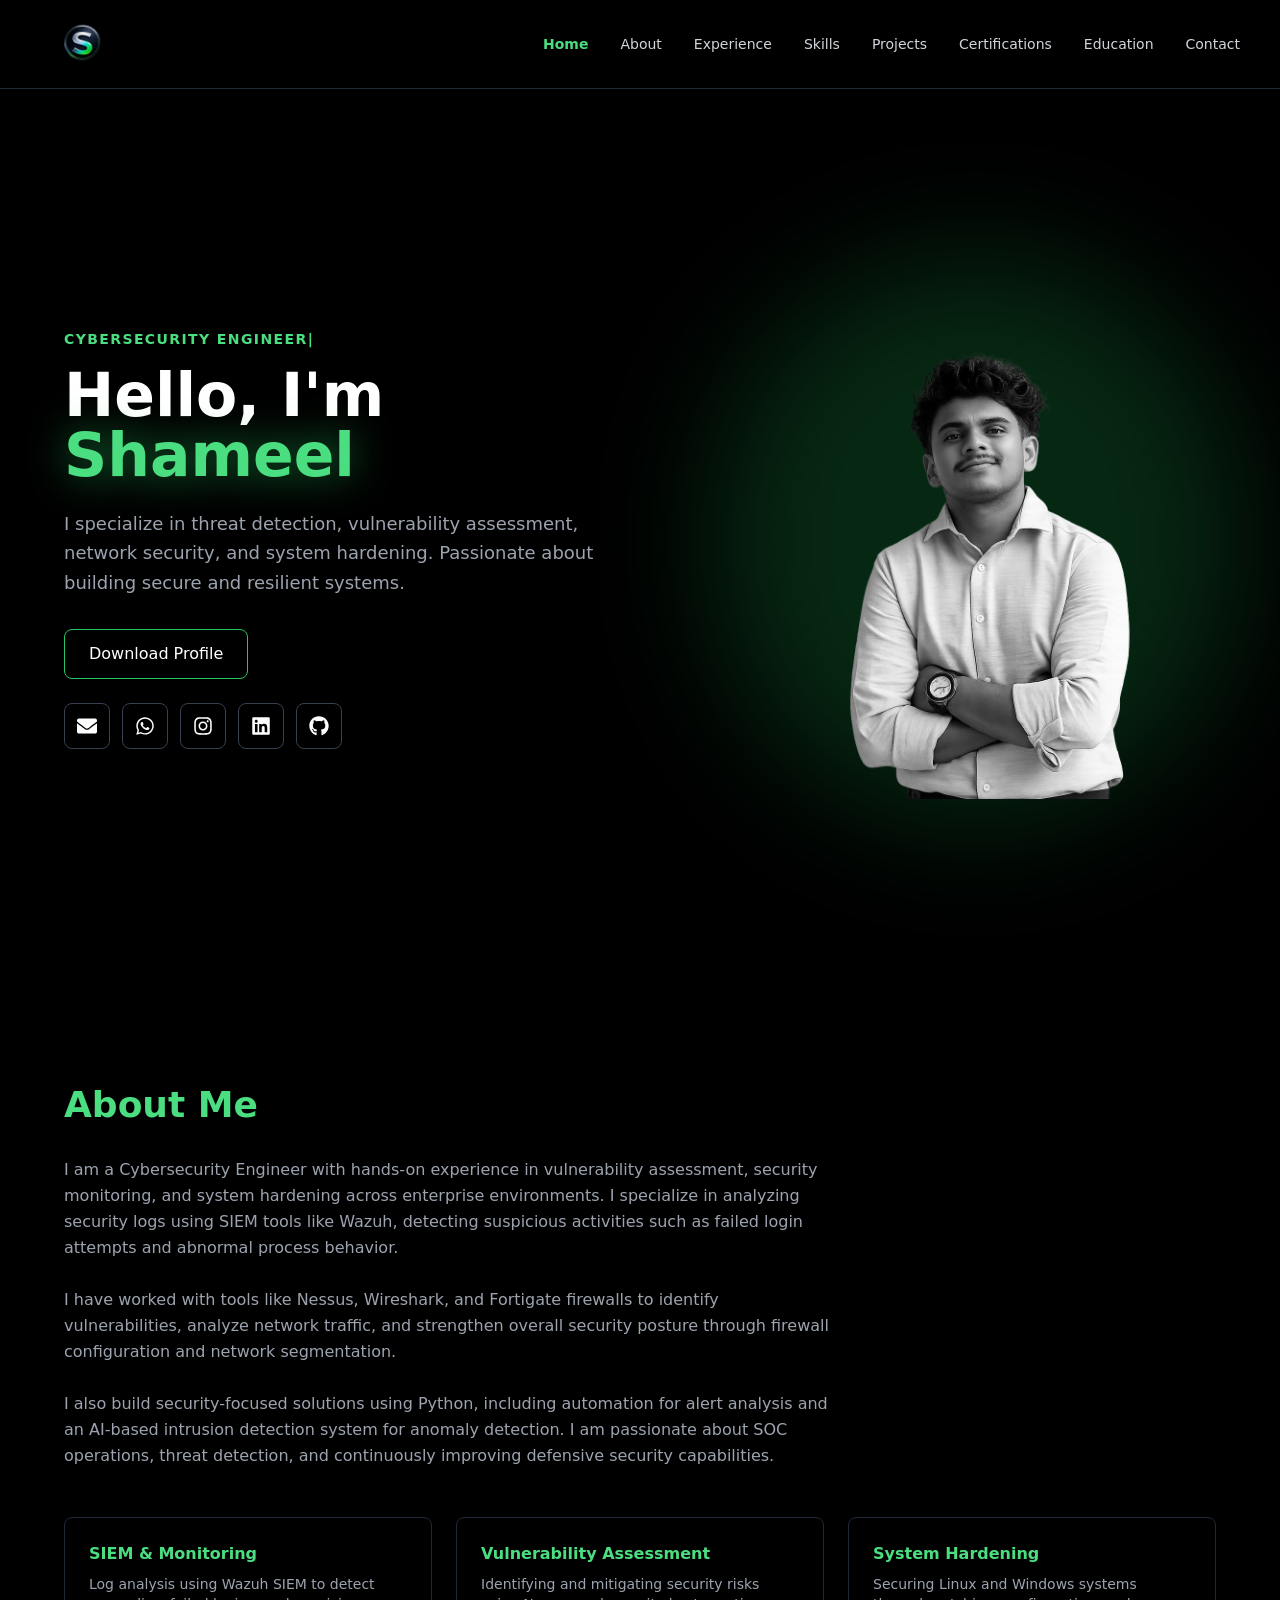
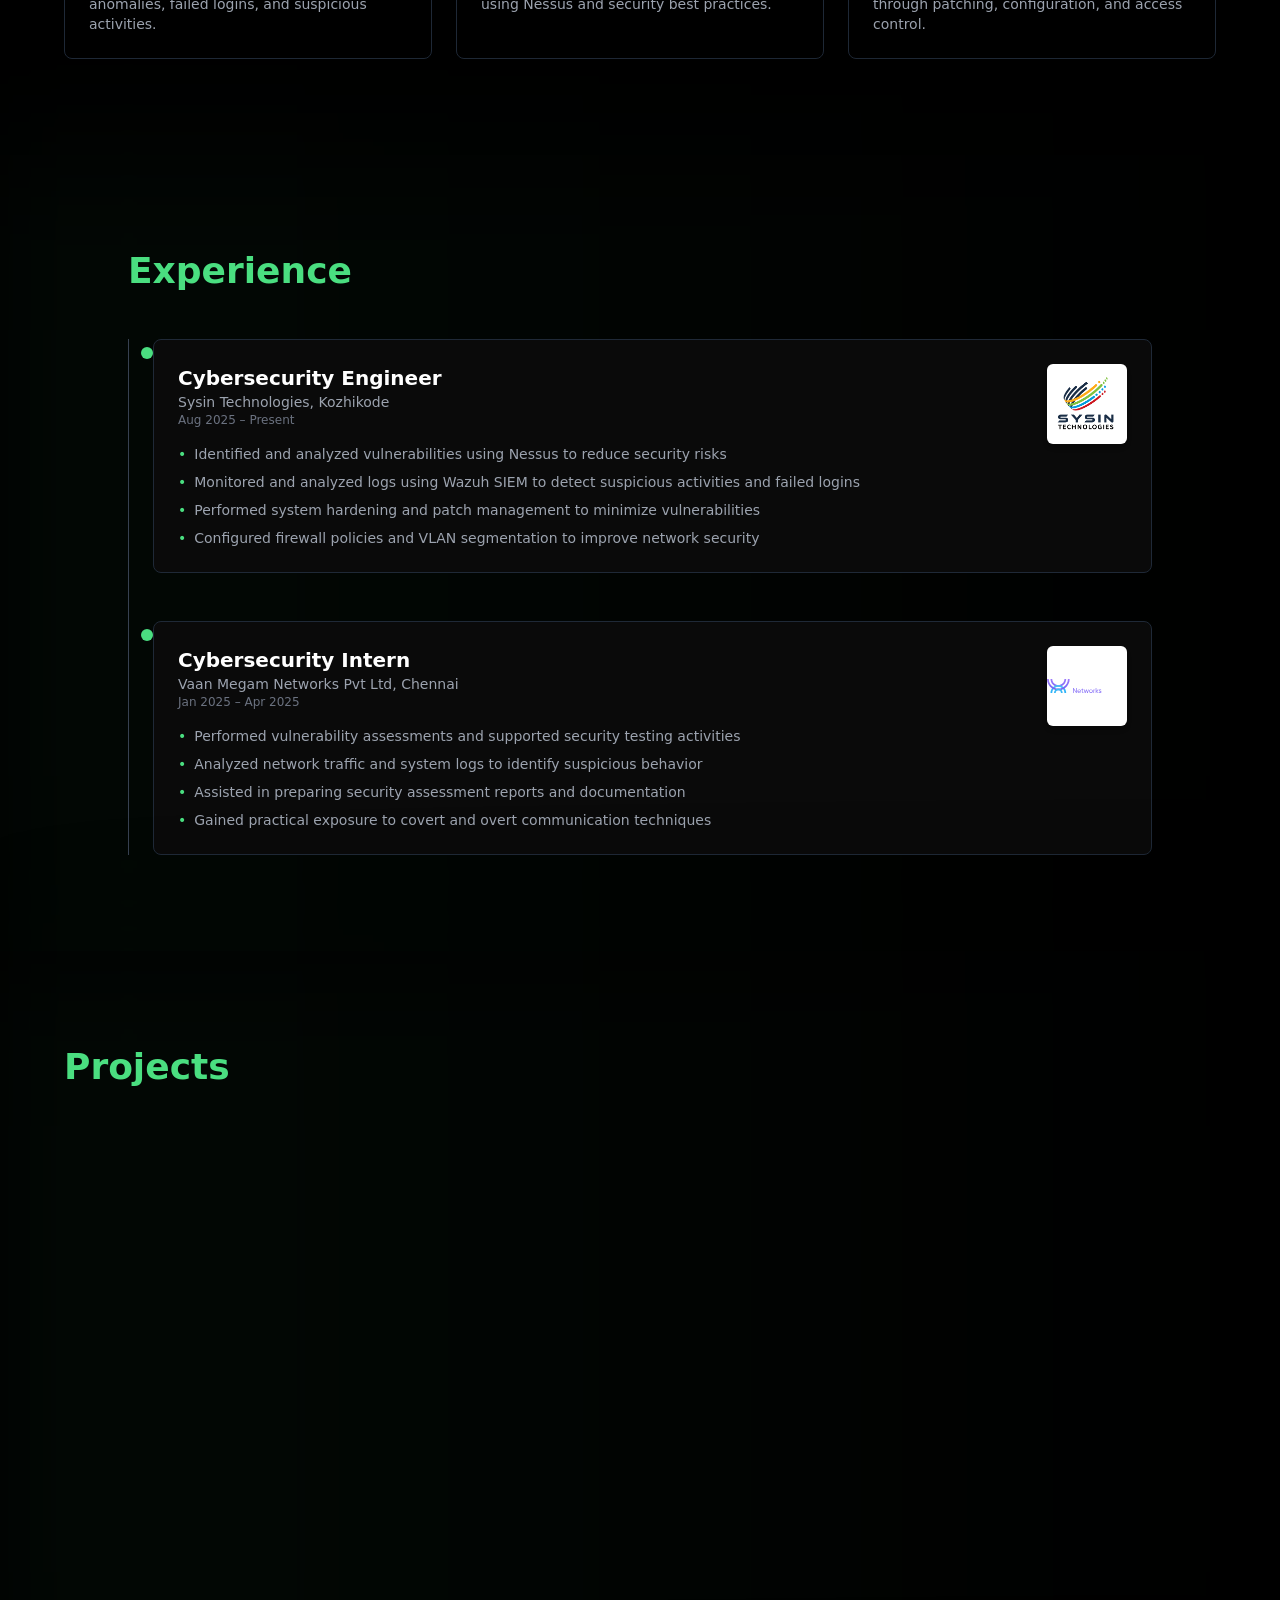
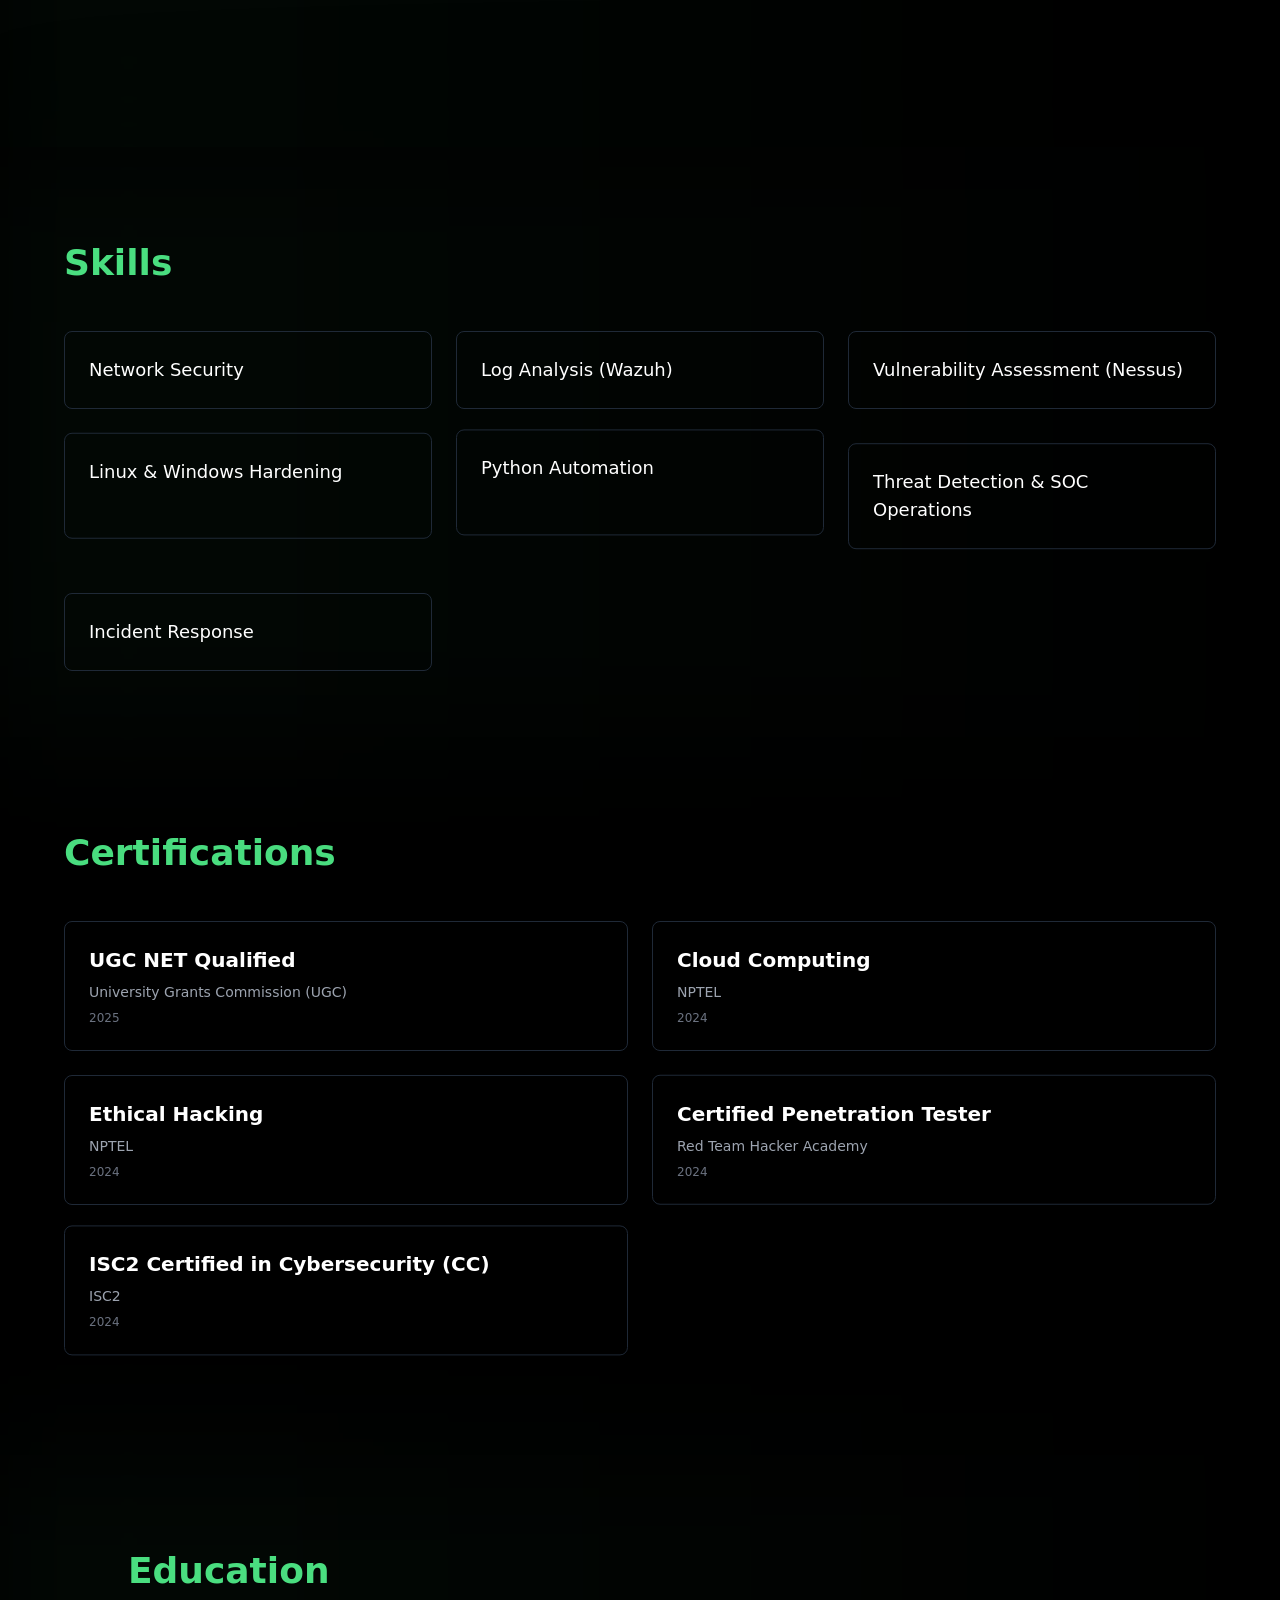
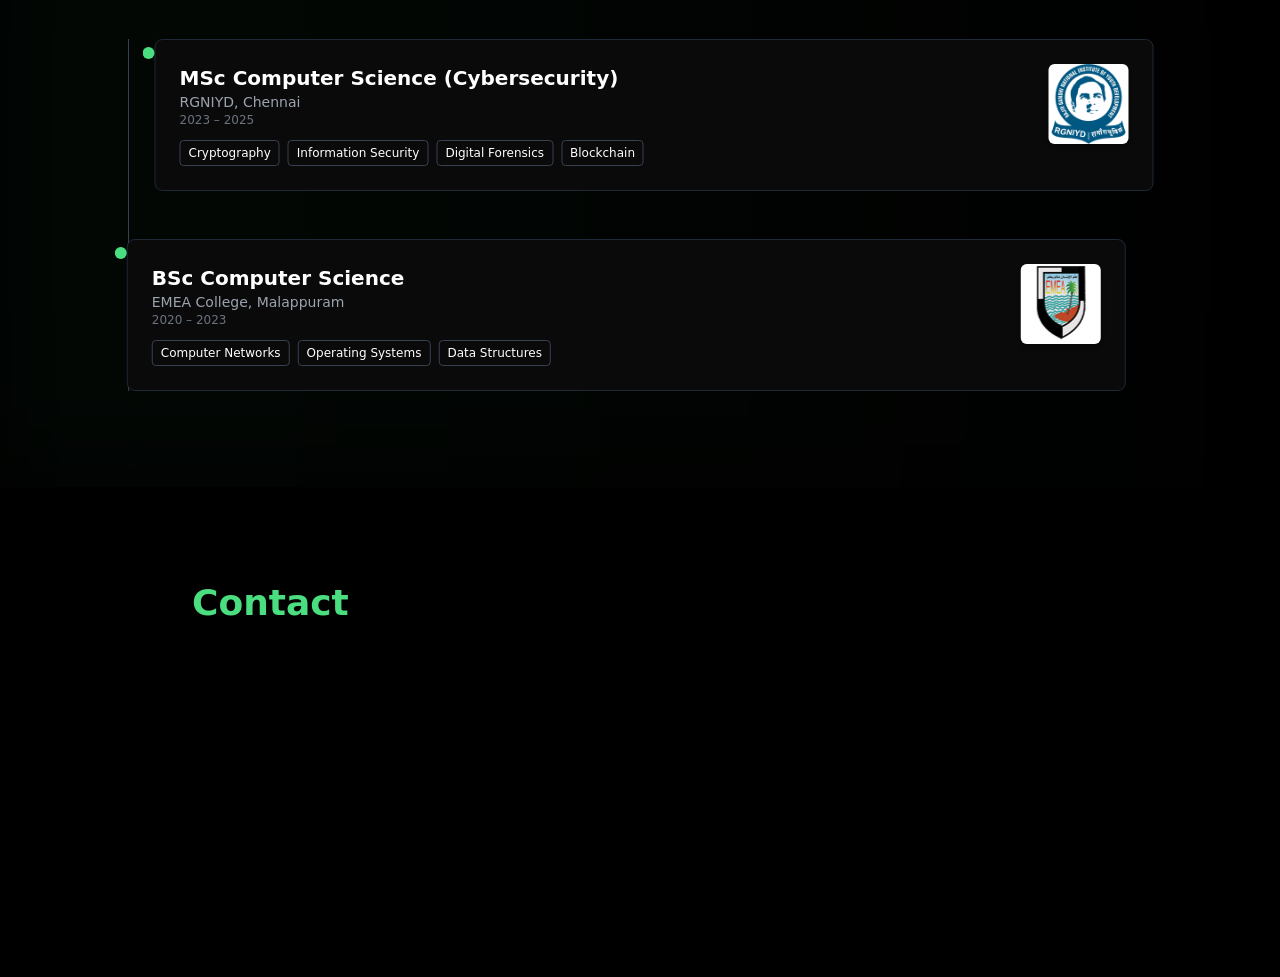
==== commit dffae572: "Add files via upload" ====
--- a/index.html
+++ b/index.html
@@ -1,63 +1,70 @@
 <!doctype html>
 <html lang="en">
-<head>
+  <head>
   <meta charset="UTF-8" />
   <meta name="viewport" content="width=device-width, initial-scale=1.0" />
 
-  <!-- 1. Optimized Title: Puts your target keyword first -->
-  <title>Shameel | Cybersecurity Portfolio & Systems Hardening</title>
+  <!-- Primary SEO -->
+  <title>Shameel Safar | Cybersecurity Engineer & Network Security Specialist</title>
 
-  <!-- 2. Optimized Description: Natural sentences starting with your target keyword -->
   <meta
     name="description"
-    content="Shameel is a cybersecurity professional specializing in Network Security, GRC, SOC Operations, Risk Management, and IT Infrastructure."
+    content="Official portfolio of Shameel Safar. Cybersecurity Engineer, Network Security Specialist, FortiGate Firewall Administrator, Ethical Hacking Enthusiast, and IT Professional from Kerala."
   />
 
-  <!-- 3. Key Favicon Note: Ensure your favicon.png is at least 48x48px for Google Search -->
   <meta
     name="keywords"
-    content="Shameel, Shameel C, Shameel Safar, Cybersecurity, Network Security, GRC, SOC Analyst, SIEM, Risk Management, Portfolio"
+    content="Shameel Safar, Shameel, Shameel Cyber, Cybersecurity Engineer Kerala, Ethical Hacker, Network Security, FortiGate, Firewall Engineer, Cyber Security Professional"
   />
 
-  <meta name="author" content="Shameel" />
+  <meta name="author" content="Shameel Safar" />
   <meta name="robots" content="index, follow" />
 
-  <link rel="canonical" href="https://shameelsafar.in" />
+  <!-- Canonical -->
+  <link rel="canonical" href="https://shameelsafar.in/" />
 
-  <!-- Google prefers 48x48 or larger for SERP icons. If yours is 48x48+, change sizes to "48x48" below -->
-  <link rel="icon" href="/favicon.png" sizes="32x32" type="image/png" />
+  <!-- Favicon -->
+  <link rel="icon" type="image/svg+xml" href="/favicon.svg" />
 
-  <!-- Open Graph / Facebook -->
-  <meta property="og:title" content="Shameel | Cybersecurity Portfolio" />
-  <meta property="og:description" content="Cybersecurity Portfolio showcasing projects, certifications, networking, and security skills by Shameel." />
-  <meta property="og:url" content="https://shameelsafar.in" />
+  <!-- Open Graph -->
   <meta property="og:type" content="website" />
+  <meta property="og:title" content="Shameel Safar | Cybersecurity Engineer" />
+  <meta
+    property="og:description"
+    content="Cybersecurity Engineer specializing in Network Security, FortiGate Firewalls, Ethical Hacking and IT Infrastructure."
+  />
+  <meta property="og:url" content="https://shameelsafar.in/" />
+  <meta property="og:image" content="https://shameelsafar.in/og-image.jpg" />
 
   <!-- Twitter -->
   <meta name="twitter:card" content="summary_large_image" />
-  <meta name="twitter:title" content="Shameel | Cybersecurity Portfolio" />
-  <meta name="twitter:description" content="Cybersecurity Portfolio showcasing projects and certifications by Shameel." />
+  <meta name="twitter:title" content="Shameel Safar | Cybersecurity Engineer" />
+  <meta
+    name="twitter:description"
+    content="Cybersecurity Engineer specializing in Network Security, FortiGate Firewalls and Ethical Hacking."
+  />
+  <meta name="twitter:image" content="https://shameelsafar.in/og-image.jpg" />
 
-  <!-- 4. Optimized Schema Markup: Clear mapping for search bots -->
+  <!-- Structured Data -->
   <script type="application/ld+json">
   {
-    "@context": "https://schema.org",
-    "@type": "Person",
-    "name": "Shameel",
-    "additionalName": [
-      "Shameel C",
-      "Shameel Safar"
-    ],
-    "url": "https://shameelsafar.in",
-    "jobTitle": "Cybersecurity Professional",
-    "description": "Cybersecurity specialist focused on threat detection, vulnerability assessment, and system hardening."
+    "@context":"https://schema.org",
+    "@type":"Person",
+    "name":"Shameel Safar",
+    "url":"https://shameelsafar.in",
+    "jobTitle":"Cybersecurity Engineer",
+    "description":"Cybersecurity Engineer and Network Security Specialist",
+    "sameAs":[
+      "https://www.linkedin.com/in/YOUR-LINKEDIN",
+      "https://github.com/YOUR-GITHUB"
+    ]
   }
   </script>
 
-  <script type="module" crossorigin src="./assets/index-CyPM9QVW.js"></script>
-  <link rel="stylesheet" crossorigin href="./assets/index-CM4v_7Gy.css">
+  <script type="module" crossorigin src="./assets/index-Cb_esRFy.js"></script>
+  <link rel="stylesheet" crossorigin href="./assets/index-DkJ3YqsY.css">
 </head>
-<body>
-  <div id="root"></div>
-</body>
+  <body>
+    <div id="root"></div>
+  </body>
 </html>
--- a/assets/index-DkJ3YqsY.css
+++ b/assets/index-DkJ3YqsY.css
@@ -0,0 +1 @@
+*,:before,:after,::backdrop{--tw-border-spacing-x:0;--tw-border-spacing-y:0;--tw-translate-x:0;--tw-translate-y:0;--tw-rotate:0;--tw-skew-x:0;--tw-skew-y:0;--tw-scale-x:1;--tw-scale-y:1;--tw-pan-x: ;--tw-pan-y: ;--tw-pinch-zoom: ;--tw-scroll-snap-strictness:proximity;--tw-gradient-from-position: ;--tw-gradient-via-position: ;--tw-gradient-to-position: ;--tw-ordinal: ;--tw-slashed-zero: ;--tw-numeric-figure: ;--tw-numeric-spacing: ;--tw-numeric-fraction: ;--tw-ring-inset: ;--tw-ring-offset-width:0px;--tw-ring-offset-color:#fff;--tw-ring-color:#3b82f680;--tw-ring-offset-shadow:0 0 #0000;--tw-ring-shadow:0 0 #0000;--tw-shadow:0 0 #0000;--tw-shadow-colored:0 0 #0000;--tw-blur: ;--tw-brightness: ;--tw-contrast: ;--tw-grayscale: ;--tw-hue-rotate: ;--tw-invert: ;--tw-saturate: ;--tw-sepia: ;--tw-drop-shadow: ;--tw-backdrop-blur: ;--tw-backdrop-brightness: ;--tw-backdrop-contrast: ;--tw-backdrop-grayscale: ;--tw-backdrop-hue-rotate: ;--tw-backdrop-invert: ;--tw-backdrop-opacity: ;--tw-backdrop-saturate: ;--tw-backdrop-sepia: ;--tw-contain-size: ;--tw-contain-layout: ;--tw-contain-paint: ;--tw-contain-style: }*,:before,:after{box-sizing:border-box;border:0 solid #e5e7eb}:before,:after{--tw-content:""}html,:host{-webkit-text-size-adjust:100%;tab-size:4;font-feature-settings:normal;font-variation-settings:normal;-webkit-tap-highlight-color:transparent;font-family:ui-sans-serif,system-ui,sans-serif,Apple Color Emoji,Segoe UI Emoji,Segoe UI Symbol,Noto Color Emoji;line-height:1.5}body{line-height:inherit;margin:0}hr{height:0;color:inherit;border-top-width:1px}abbr:where([title]){-webkit-text-decoration:underline dotted;text-decoration:underline dotted}h1,h2,h3,h4,h5,h6{font-size:inherit;font-weight:inherit}a{color:inherit;-webkit-text-decoration:inherit;text-decoration:inherit}b,strong{font-weight:bolder}code,kbd,samp,pre{font-feature-settings:normal;font-variation-settings:normal;font-family:ui-monospace,SFMono-Regular,Menlo,Monaco,Consolas,Liberation Mono,Courier New,monospace;font-size:1em}small{font-size:80%}sub,sup{vertical-align:baseline;font-size:75%;line-height:0;position:relative}sub{bottom:-.25em}sup{top:-.5em}table{text-indent:0;border-color:inherit;border-collapse:collapse}button,input,optgroup,select,textarea{font-feature-settings:inherit;font-variation-settings:inherit;font-family:inherit;font-size:100%;font-weight:inherit;line-height:inherit;letter-spacing:inherit;color:inherit;margin:0;padding:0}button,select{text-transform:none}button,input:where([type=button]),input:where([type=reset]),input:where([type=submit]){-webkit-appearance:button;background-color:#0000;background-image:none}:-moz-focusring{outline:auto}:-moz-ui-invalid{box-shadow:none}progress{vertical-align:baseline}::-webkit-inner-spin-button{height:auto}::-webkit-outer-spin-button{height:auto}[type=search]{-webkit-appearance:textfield;outline-offset:-2px}::-webkit-search-decoration{-webkit-appearance:none}::-webkit-file-upload-button{-webkit-appearance:button;font:inherit}summary{display:list-item}blockquote,dl,dd,h1,h2,h3,h4,h5,h6,hr,figure,p,pre{margin:0}fieldset{margin:0;padding:0}legend{padding:0}ol,ul,menu{margin:0;padding:0;list-style:none}dialog{padding:0}textarea{resize:vertical}input::-moz-placeholder{opacity:1;color:#9ca3af}textarea::-moz-placeholder{opacity:1;color:#9ca3af}input::placeholder,textarea::placeholder{opacity:1;color:#9ca3af}button,[role=button]{cursor:pointer}:disabled{cursor:default}img,svg,video,canvas,audio,iframe,embed,object{vertical-align:middle;display:block}img,video{max-width:100%;height:auto}[hidden]:where(:not([hidden=until-found])){display:none}.pointer-events-none{pointer-events:none}.fixed{position:fixed}.absolute{position:absolute}.relative{position:relative}.sticky{position:sticky}.-inset-6{inset:-1.5rem}.inset-0{inset:0}.-left-3{left:-.75rem}.bottom-6{bottom:1.5rem}.right-4{right:1rem}.right-6{right:1.5rem}.top-0{top:0}.top-2{top:.5rem}.top-4{top:1rem}.z-10{z-index:10}.z-50{z-index:50}.mx-auto{margin-left:auto;margin-right:auto}.mb-12{margin-bottom:3rem}.mb-2{margin-bottom:.5rem}.mb-3{margin-bottom:.75rem}.mb-4{margin-bottom:1rem}.mb-6{margin-bottom:1.5rem}.mb-8{margin-bottom:2rem}.mt-2{margin-top:.5rem}.mt-5{margin-top:1.25rem}.flex{display:flex}.grid{display:grid}.hidden{display:none}.h-12{height:3rem}.h-20{height:5rem}.h-3{height:.75rem}.h-32{height:8rem}.max-h-full{max-height:100%}.min-h-screen{min-height:100vh}.w-20{width:5rem}.w-3{width:.75rem}.w-32{width:8rem}.w-72{width:18rem}.w-auto{width:auto}.w-full{width:100%}.max-w-3xl{max-width:48rem}.max-w-4xl{max-width:56rem}.max-w-5xl{max-width:64rem}.max-w-6xl{max-width:72rem}.max-w-full{max-width:100%}.max-w-lg{max-width:32rem}.max-w-xl{max-width:36rem}.flex-1{flex:1}.cursor-pointer{cursor:pointer}.grid-cols-1{grid-template-columns:repeat(1,minmax(0,1fr))}.flex-col{flex-direction:column}.flex-wrap{flex-wrap:wrap}.items-start{align-items:flex-start}.items-center{align-items:center}.justify-center{justify-content:center}.justify-between{justify-content:space-between}.gap-10{gap:2.5rem}.gap-2{gap:.5rem}.gap-3{gap:.75rem}.gap-4{gap:1rem}.gap-6{gap:1.5rem}.space-x-8>:not([hidden])~:not([hidden]){--tw-space-x-reverse:0;margin-right:calc(2rem * var(--tw-space-x-reverse));margin-left:calc(2rem * calc(1 - var(--tw-space-x-reverse)))}.space-y-12>:not([hidden])~:not([hidden]){--tw-space-y-reverse:0;margin-top:calc(3rem * calc(1 - var(--tw-space-y-reverse)));margin-bottom:calc(3rem * var(--tw-space-y-reverse))}.space-y-2>:not([hidden])~:not([hidden]){--tw-space-y-reverse:0;margin-top:calc(.5rem * calc(1 - var(--tw-space-y-reverse)));margin-bottom:calc(.5rem * var(--tw-space-y-reverse))}.space-y-3>:not([hidden])~:not([hidden]){--tw-space-y-reverse:0;margin-top:calc(.75rem * calc(1 - var(--tw-space-y-reverse)));margin-bottom:calc(.75rem * var(--tw-space-y-reverse))}.overflow-hidden{overflow:hidden}.rounded{border-radius:.25rem}.rounded-full{border-radius:9999px}.rounded-lg{border-radius:.5rem}.rounded-md{border-radius:.375rem}.rounded-xl{border-radius:.75rem}.border{border-width:1px}.border-2{border-width:2px}.border-b{border-bottom-width:1px}.border-l{border-left-width:1px}.border-t{border-top-width:1px}.border-gray-600{--tw-border-opacity:1;border-color:rgb(75 85 99/var(--tw-border-opacity,1))}.border-gray-700{--tw-border-opacity:1;border-color:rgb(55 65 81/var(--tw-border-opacity,1))}.border-gray-800{--tw-border-opacity:1;border-color:rgb(31 41 55/var(--tw-border-opacity,1))}.border-green-400{--tw-border-opacity:1;border-color:rgb(74 222 128/var(--tw-border-opacity,1))}.border-green-500{--tw-border-opacity:1;border-color:rgb(34 197 94/var(--tw-border-opacity,1))}.bg-\[\#0a0a0a\]{--tw-bg-opacity:1;background-color:rgb(10 10 10/var(--tw-bg-opacity,1))}.bg-\[\#0f172a\]{--tw-bg-opacity:1;background-color:rgb(15 23 42/var(--tw-bg-opacity,1))}.bg-black{--tw-bg-opacity:1;background-color:rgb(0 0 0/var(--tw-bg-opacity,1))}.bg-black\/70{background-color:#000000b3}.bg-black\/80{background-color:#000c}.bg-black\/90{background-color:#000000e6}.bg-gray-800{--tw-bg-opacity:1;background-color:rgb(31 41 55/var(--tw-bg-opacity,1))}.bg-gray-900{--tw-bg-opacity:1;background-color:rgb(17 24 39/var(--tw-bg-opacity,1))}.bg-green-400{--tw-bg-opacity:1;background-color:rgb(74 222 128/var(--tw-bg-opacity,1))}.bg-green-500{--tw-bg-opacity:1;background-color:rgb(34 197 94/var(--tw-bg-opacity,1))}.bg-white{--tw-bg-opacity:1;background-color:rgb(255 255 255/var(--tw-bg-opacity,1))}.bg-gradient-to-r{background-image:linear-gradient(to right, var(--tw-gradient-stops))}.from-green-900\/10{--tw-gradient-from:#14532d1a var(--tw-gradient-from-position);--tw-gradient-to:#14532d00 var(--tw-gradient-to-position);--tw-gradient-stops:var(--tw-gradient-from), var(--tw-gradient-to)}.to-black{--tw-gradient-to:#000 var(--tw-gradient-to-position)}.object-contain{-o-object-fit:contain;object-fit:contain}.object-cover{-o-object-fit:cover;object-fit:cover}.p-3{padding:.75rem}.p-6{padding:1.5rem}.p-8{padding:2rem}.px-2{padding-left:.5rem;padding-right:.5rem}.px-4{padding-left:1rem;padding-right:1rem}.px-6{padding-left:1.5rem;padding-right:1.5rem}.py-1{padding-top:.25rem;padding-bottom:.25rem}.py-2{padding-top:.5rem;padding-bottom:.5rem}.py-24{padding-top:6rem;padding-bottom:6rem}.py-3{padding-top:.75rem;padding-bottom:.75rem}.py-4{padding-top:1rem;padding-bottom:1rem}.pl-6{padding-left:1.5rem}.text-center{text-align:center}.text-2xl{font-size:1.5rem;line-height:2rem}.text-3xl{font-size:1.875rem;line-height:2.25rem}.text-4xl{font-size:2.25rem;line-height:2.5rem}.text-lg{font-size:1.125rem;line-height:1.75rem}.text-sm{font-size:.875rem;line-height:1.25rem}.text-xl{font-size:1.25rem;line-height:1.75rem}.text-xs{font-size:.75rem;line-height:1rem}.font-bold{font-weight:700}.font-extrabold{font-weight:800}.font-medium{font-weight:500}.font-semibold{font-weight:600}.uppercase{text-transform:uppercase}.leading-relaxed{line-height:1.625}.leading-tight{line-height:1.25}.tracking-widest{letter-spacing:.1em}.text-black{--tw-text-opacity:1;color:rgb(0 0 0/var(--tw-text-opacity,1))}.text-blue-400{--tw-text-opacity:1;color:rgb(96 165 250/var(--tw-text-opacity,1))}.text-gray-300{--tw-text-opacity:1;color:rgb(209 213 219/var(--tw-text-opacity,1))}.text-gray-400{--tw-text-opacity:1;color:rgb(156 163 175/var(--tw-text-opacity,1))}.text-gray-500{--tw-text-opacity:1;color:rgb(107 114 128/var(--tw-text-opacity,1))}.text-green-400{--tw-text-opacity:1;color:rgb(74 222 128/var(--tw-text-opacity,1))}.text-white{--tw-text-opacity:1;color:rgb(255 255 255/var(--tw-text-opacity,1))}.opacity-0{opacity:0}.opacity-20{opacity:.2}.shadow-lg{--tw-shadow:0 10px 15px -3px #0000001a, 0 4px 6px -4px #0000001a;--tw-shadow-colored:0 10px 15px -3px var(--tw-shadow-color), 0 4px 6px -4px var(--tw-shadow-color);box-shadow:var(--tw-ring-offset-shadow,0 0 #0000), var(--tw-ring-shadow,0 0 #0000), var(--tw-shadow)}.shadow-md{--tw-shadow:0 4px 6px -1px #0000001a, 0 2px 4px -2px #0000001a;--tw-shadow-colored:0 4px 6px -1px var(--tw-shadow-color), 0 2px 4px -2px var(--tw-shadow-color);box-shadow:var(--tw-ring-offset-shadow,0 0 #0000), var(--tw-ring-shadow,0 0 #0000), var(--tw-shadow)}.blur-3xl{--tw-blur:blur(64px);filter:var(--tw-blur) var(--tw-brightness) var(--tw-contrast) var(--tw-grayscale) var(--tw-hue-rotate) var(--tw-invert) var(--tw-saturate) var(--tw-sepia) var(--tw-drop-shadow)}.blur-xl{--tw-blur:blur(24px);filter:var(--tw-blur) var(--tw-brightness) var(--tw-contrast) var(--tw-grayscale) var(--tw-hue-rotate) var(--tw-invert) var(--tw-saturate) var(--tw-sepia) var(--tw-drop-shadow)}.drop-shadow-\[0_0_20px_rgba\(34\,197\,94\,0\.6\)\]{--tw-drop-shadow:drop-shadow(0 0 20px #22c55e99);filter:var(--tw-blur) var(--tw-brightness) var(--tw-contrast) var(--tw-grayscale) var(--tw-hue-rotate) var(--tw-invert) var(--tw-saturate) var(--tw-sepia) var(--tw-drop-shadow)}.grayscale{--tw-grayscale:grayscale(100%);filter:var(--tw-blur) var(--tw-brightness) var(--tw-contrast) var(--tw-grayscale) var(--tw-hue-rotate) var(--tw-invert) var(--tw-saturate) var(--tw-sepia) var(--tw-drop-shadow)}.backdrop-blur-md{--tw-backdrop-blur:blur(12px);-webkit-backdrop-filter:var(--tw-backdrop-blur) var(--tw-backdrop-brightness) var(--tw-backdrop-contrast) var(--tw-backdrop-grayscale) var(--tw-backdrop-hue-rotate) var(--tw-backdrop-invert) var(--tw-backdrop-opacity) var(--tw-backdrop-saturate) var(--tw-backdrop-sepia);backdrop-filter:var(--tw-backdrop-blur) var(--tw-backdrop-brightness) var(--tw-backdrop-contrast) var(--tw-backdrop-grayscale) var(--tw-backdrop-hue-rotate) var(--tw-backdrop-invert) var(--tw-backdrop-opacity) var(--tw-backdrop-saturate) var(--tw-backdrop-sepia)}.transition{transition-property:color,background-color,border-color,text-decoration-color,fill,stroke,opacity,box-shadow,transform,filter,-webkit-backdrop-filter,backdrop-filter;transition-duration:.15s;transition-timing-function:cubic-bezier(.4,0,.2,1)}.duration-300{transition-duration:.3s}.duration-500{transition-duration:.5s}html{scroll-behavior:smooth;overflow-x:hidden}.hover\:-translate-y-1:hover{--tw-translate-y:-.25rem;transform:translate(var(--tw-translate-x), var(--tw-translate-y)) rotate(var(--tw-rotate)) skewX(var(--tw-skew-x)) skewY(var(--tw-skew-y)) scaleX(var(--tw-scale-x)) scaleY(var(--tw-scale-y))}.hover\:scale-105:hover{--tw-scale-x:1.05;--tw-scale-y:1.05;transform:translate(var(--tw-translate-x), var(--tw-translate-y)) rotate(var(--tw-rotate)) skewX(var(--tw-skew-x)) skewY(var(--tw-skew-y)) scaleX(var(--tw-scale-x)) scaleY(var(--tw-scale-y))}.hover\:border-green-400:hover{--tw-border-opacity:1;border-color:rgb(74 222 128/var(--tw-border-opacity,1))}.hover\:border-green-500:hover{--tw-border-opacity:1;border-color:rgb(34 197 94/var(--tw-border-opacity,1))}.hover\:bg-green-400:hover{--tw-bg-opacity:1;background-color:rgb(74 222 128/var(--tw-bg-opacity,1))}.hover\:bg-green-500:hover{--tw-bg-opacity:1;background-color:rgb(34 197 94/var(--tw-bg-opacity,1))}.hover\:bg-green-600:hover{--tw-bg-opacity:1;background-color:rgb(22 163 74/var(--tw-bg-opacity,1))}.hover\:text-black:hover{--tw-text-opacity:1;color:rgb(0 0 0/var(--tw-text-opacity,1))}.hover\:text-green-400:hover{--tw-text-opacity:1;color:rgb(74 222 128/var(--tw-text-opacity,1))}.hover\:text-white:hover{--tw-text-opacity:1;color:rgb(255 255 255/var(--tw-text-opacity,1))}.hover\:underline:hover{text-decoration-line:underline}.hover\:shadow-\[0_0_15px_rgba\(34\,197\,94\,0\.5\)\]:hover{--tw-shadow:0 0 15px #22c55e80;--tw-shadow-colored:0 0 15px var(--tw-shadow-color);box-shadow:var(--tw-ring-offset-shadow,0 0 #0000), var(--tw-ring-shadow,0 0 #0000), var(--tw-shadow)}.hover\:shadow-\[0_0_15px_rgba\(34\,197\,94\,0\.6\)\]:hover{--tw-shadow:0 0 15px #22c55e99;--tw-shadow-colored:0 0 15px var(--tw-shadow-color);box-shadow:var(--tw-ring-offset-shadow,0 0 #0000), var(--tw-ring-shadow,0 0 #0000), var(--tw-shadow)}.hover\:shadow-\[0_0_20px_rgba\(34\,197\,94\,0\.3\)\]:hover{--tw-shadow:0 0 20px #22c55e4d;--tw-shadow-colored:0 0 20px var(--tw-shadow-color);box-shadow:var(--tw-ring-offset-shadow,0 0 #0000), var(--tw-ring-shadow,0 0 #0000), var(--tw-shadow)}.hover\:grayscale-0:hover{--tw-grayscale:grayscale(0);filter:var(--tw-blur) var(--tw-brightness) var(--tw-contrast) var(--tw-grayscale) var(--tw-hue-rotate) var(--tw-invert) var(--tw-saturate) var(--tw-sepia) var(--tw-drop-shadow)}.group:hover .group-hover\:text-green-400{--tw-text-opacity:1;color:rgb(74 222 128/var(--tw-text-opacity,1))}.group:hover .group-hover\:opacity-10{opacity:.1}@media (width>=640px){.sm\:grid-cols-2{grid-template-columns:repeat(2,minmax(0,1fr))}}@media (width>=768px){.md\:flex{display:flex}.md\:hidden{display:none}.md\:h-14{height:3.5rem}.md\:w-\[420px\]{width:420px}.md\:grid-cols-2{grid-template-columns:repeat(2,minmax(0,1fr))}.md\:grid-cols-3{grid-template-columns:repeat(3,minmax(0,1fr))}.md\:flex-row{flex-direction:row}.md\:justify-start{justify-content:flex-start}.md\:justify-end{justify-content:flex-end}.md\:px-10{padding-left:2.5rem;padding-right:2.5rem}.md\:px-16{padding-left:4rem;padding-right:4rem}.md\:text-left{text-align:left}.md\:text-4xl{font-size:2.25rem;line-height:2.5rem}.md\:text-6xl{font-size:3.75rem;line-height:1}}@media (width>=1024px){.lg\:w-\[480px\]{width:480px}.lg\:grid-cols-3{grid-template-columns:repeat(3,minmax(0,1fr))}}
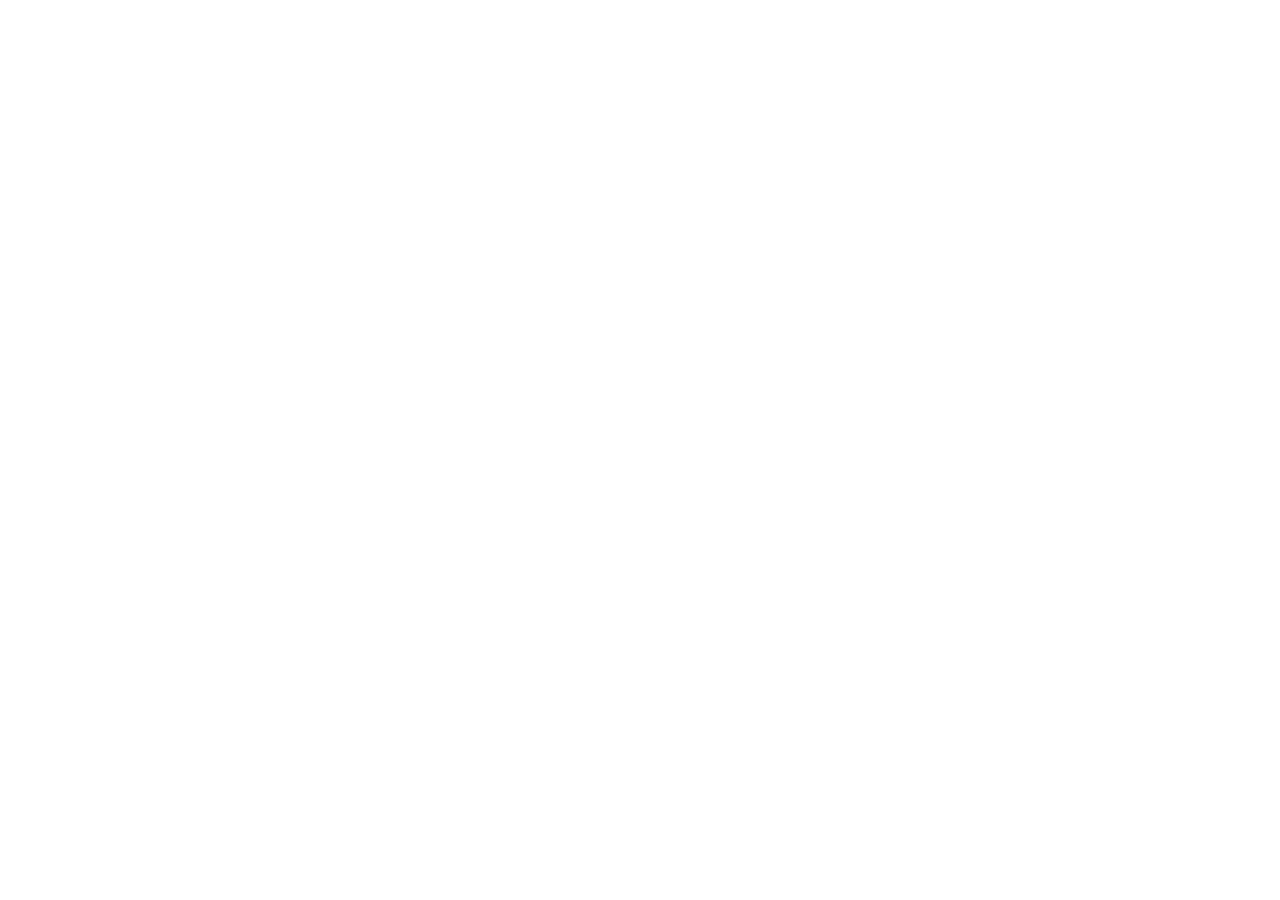
==== commit f8e3ac66: "Update index.html" ====
--- a/index.html
+++ b/index.html
@@ -61,8 +61,9 @@
   }
   </script>
 
-  <script type="module" crossorigin src="./assets/index-Cb_esRFy.js"></script>
-  <link rel="stylesheet" crossorigin href="./assets/index-DkJ3YqsY.css">
+  
+    <script type="module" crossorigin src="./assets/index-DiS5Xh-C.js"></script>
+    <link rel="stylesheet" crossorigin href="./assets/index-DkJ3YqsY.css">
 </head>
   <body>
     <div id="root"></div>
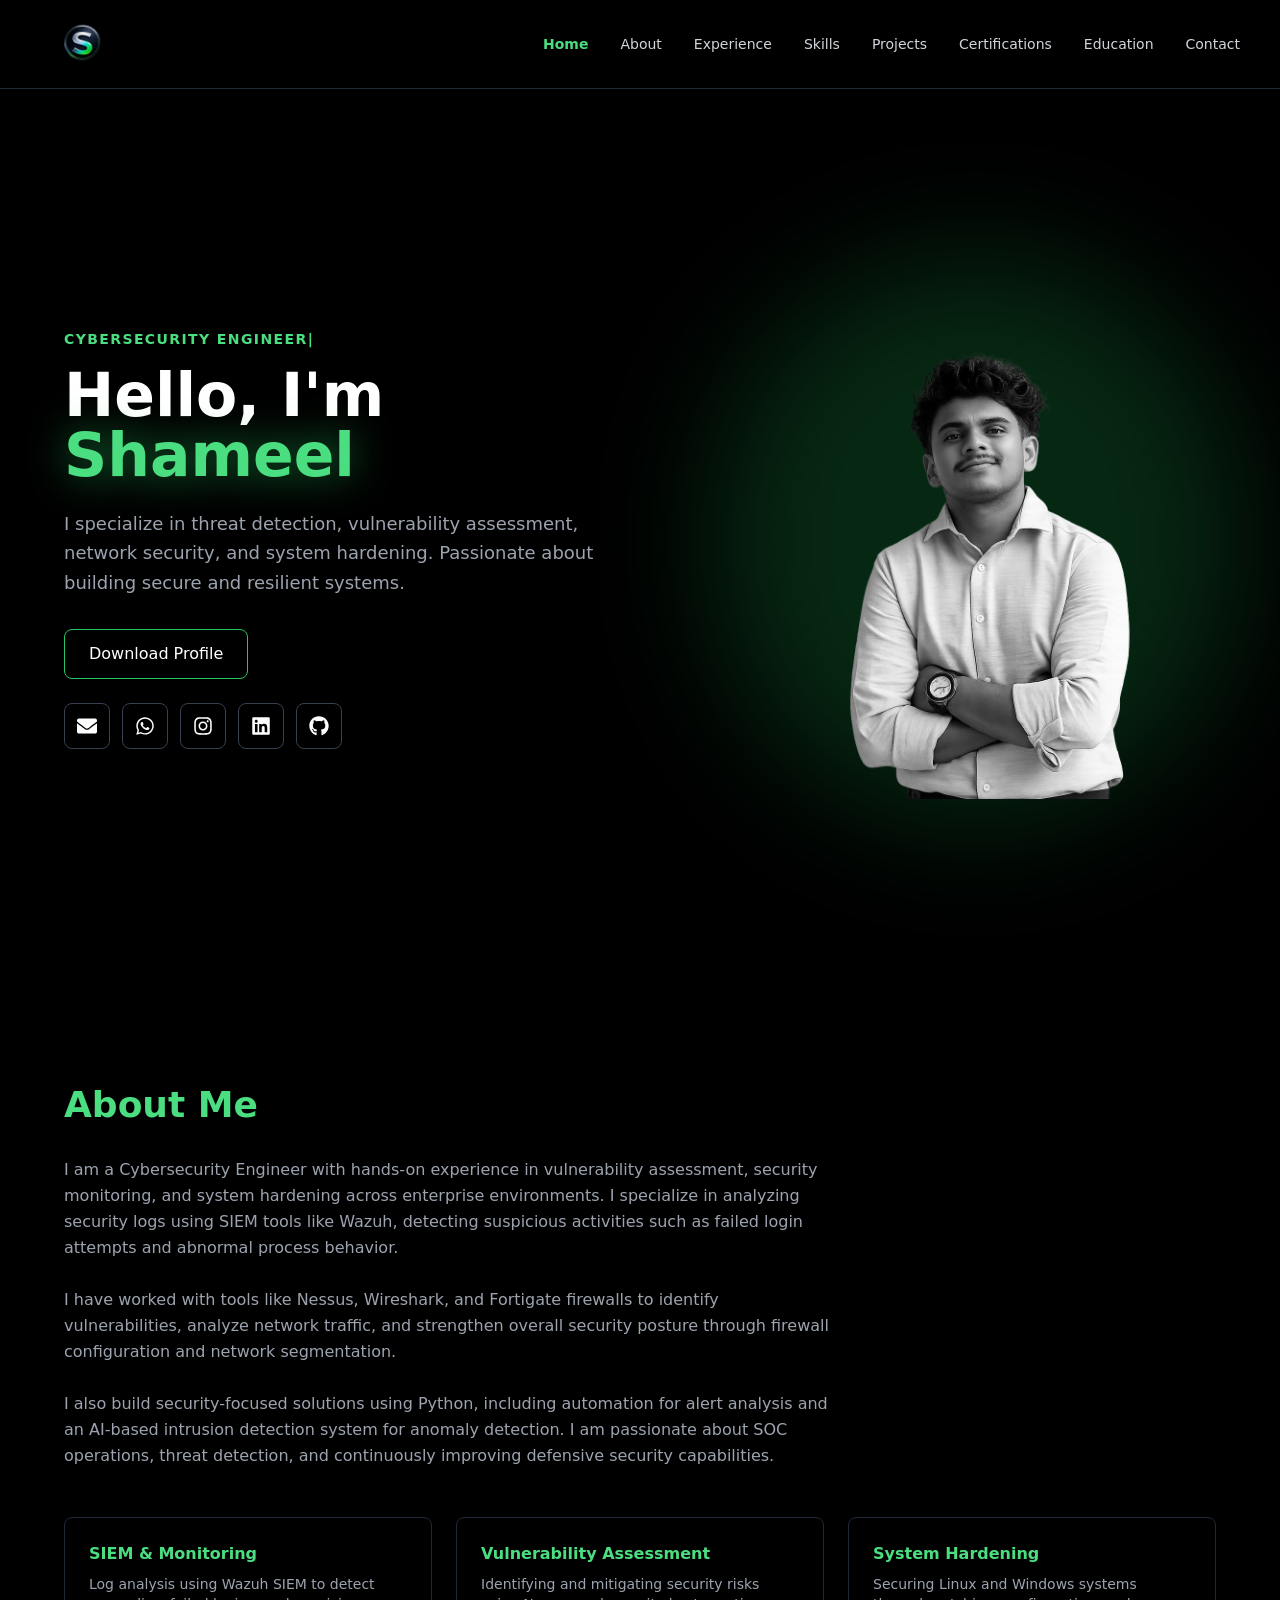
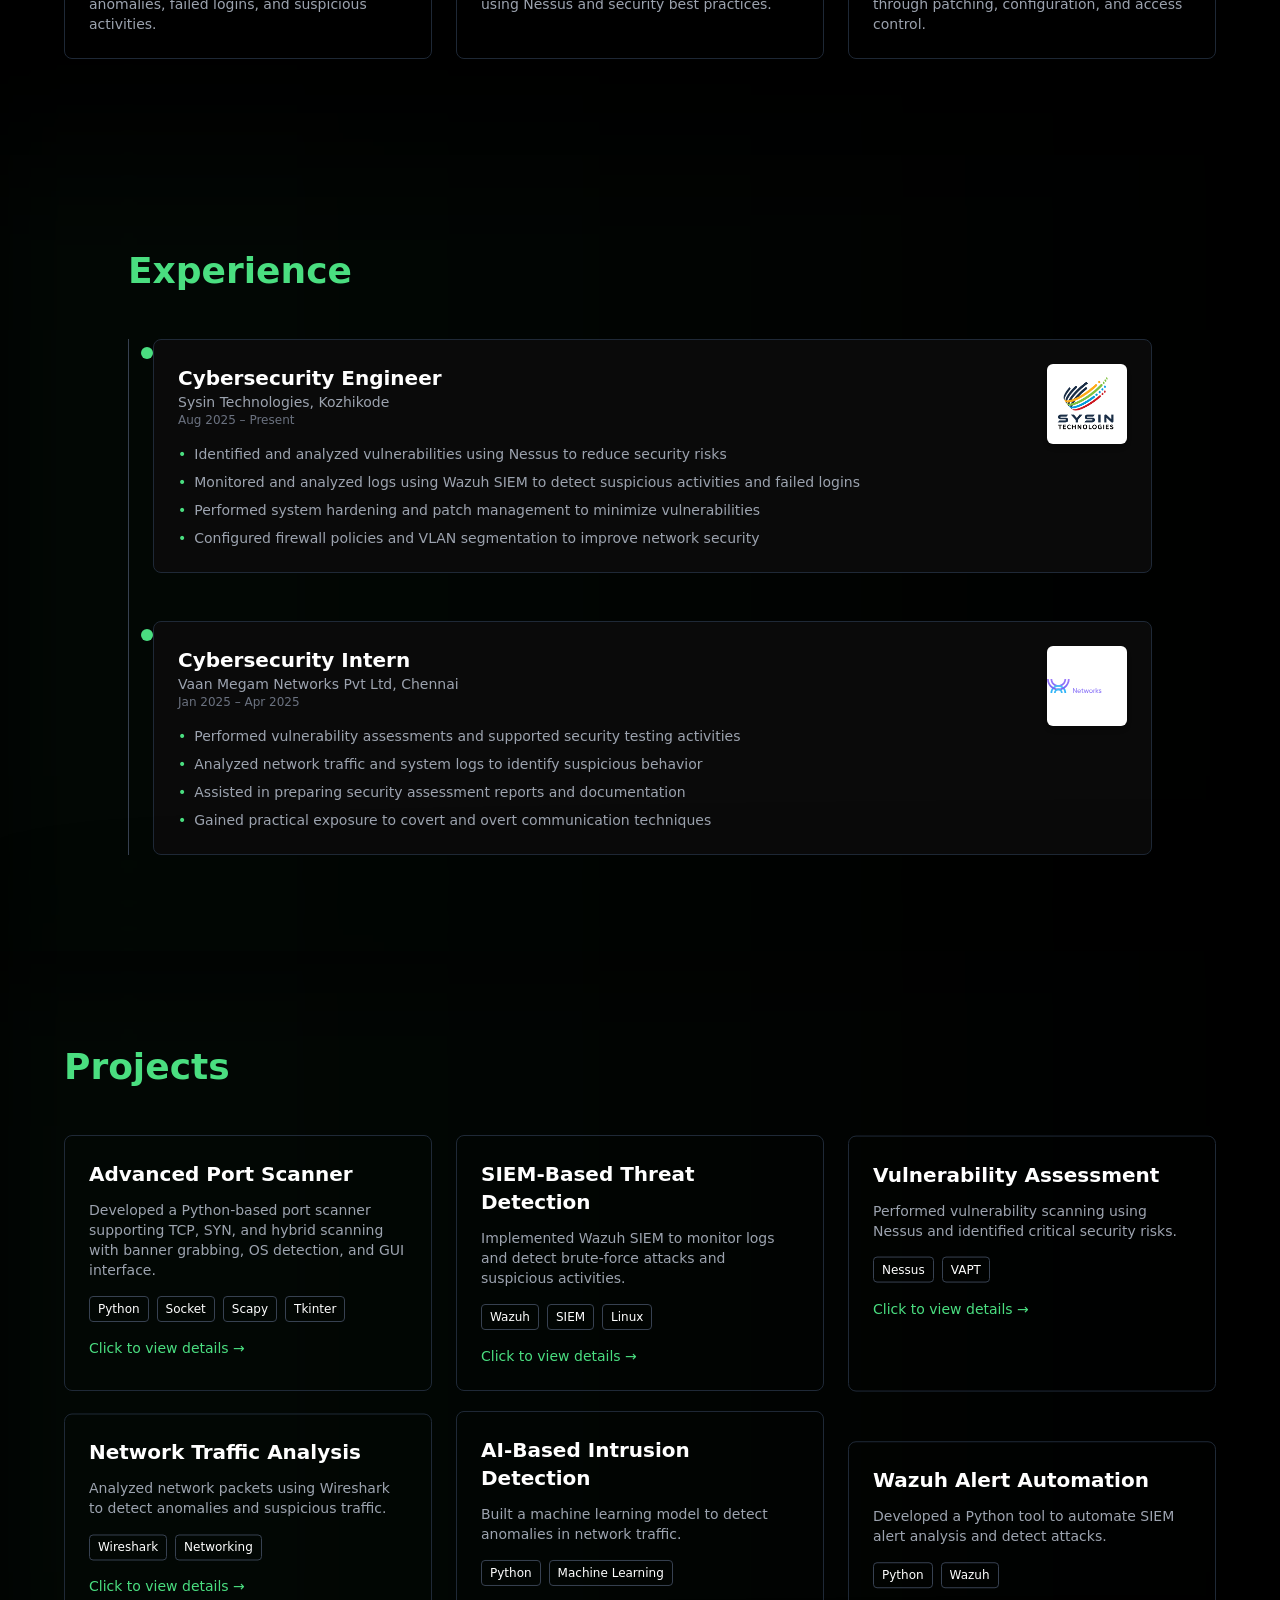
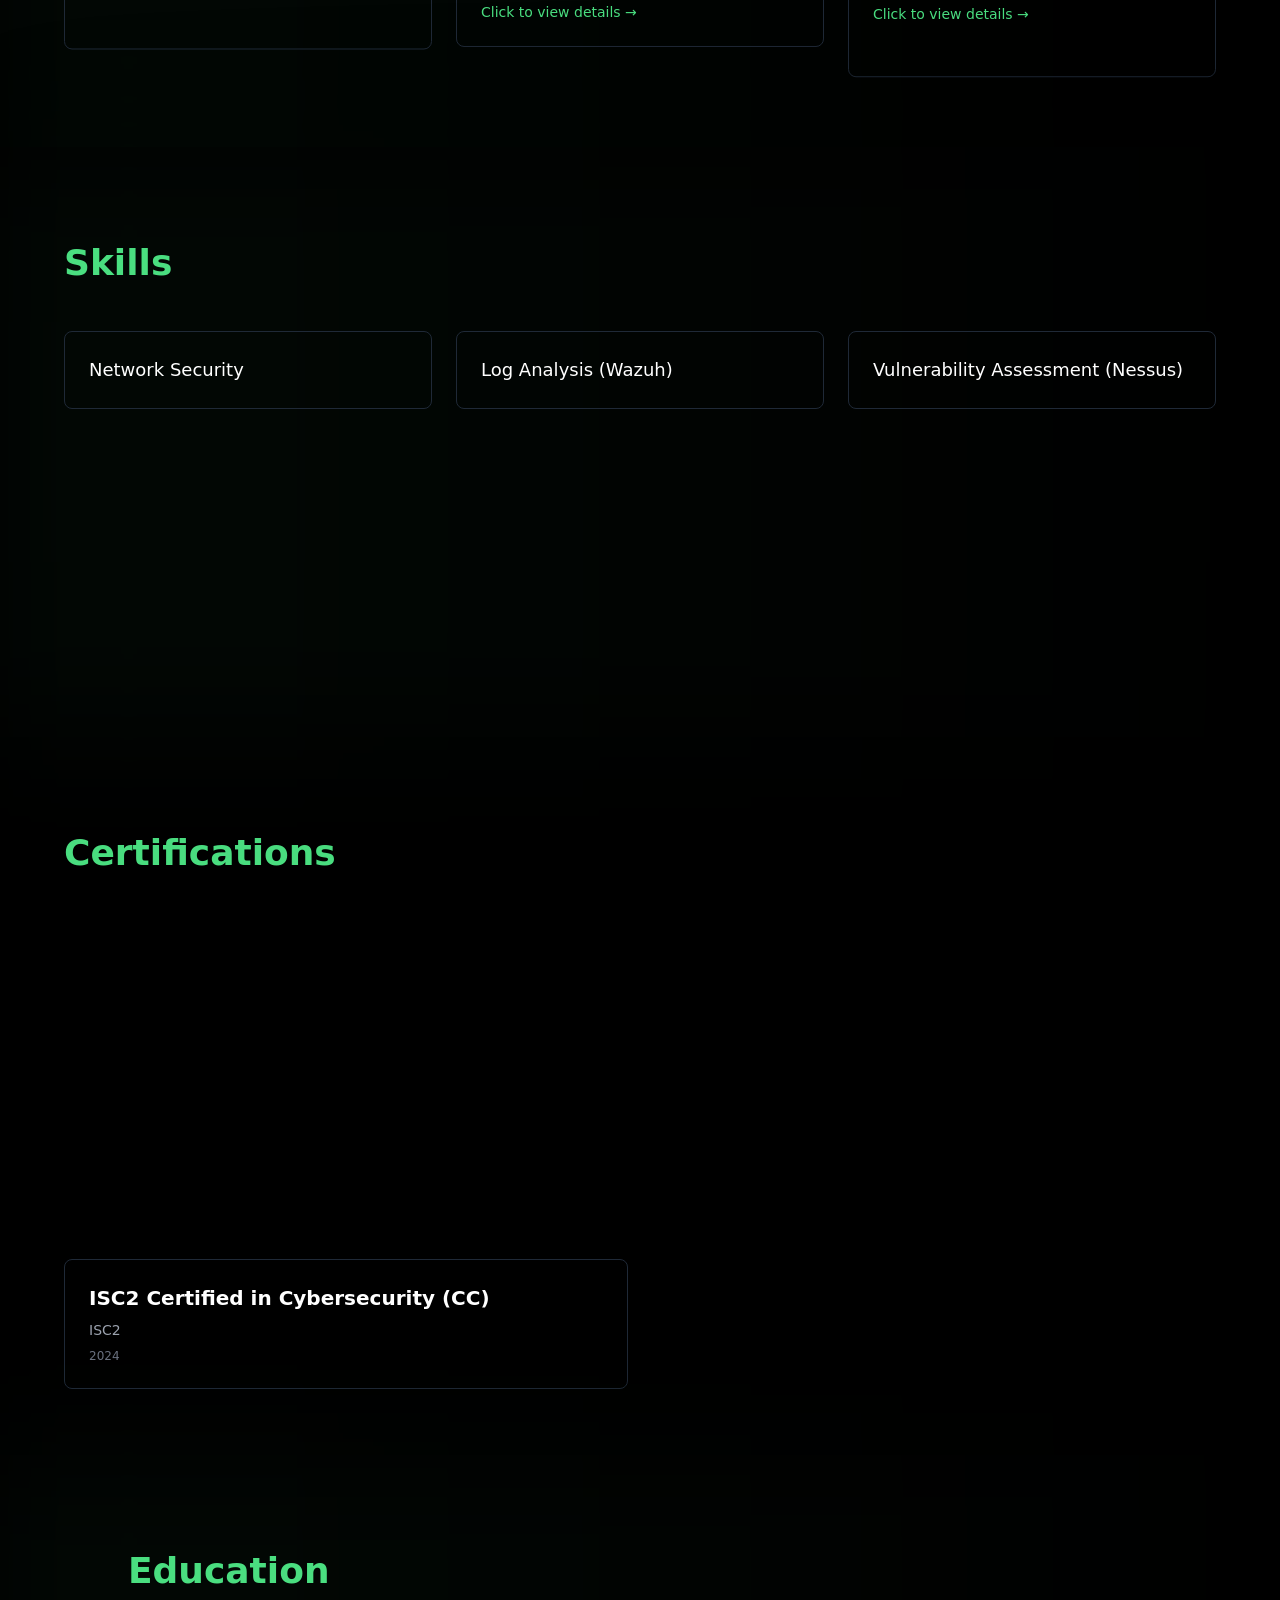
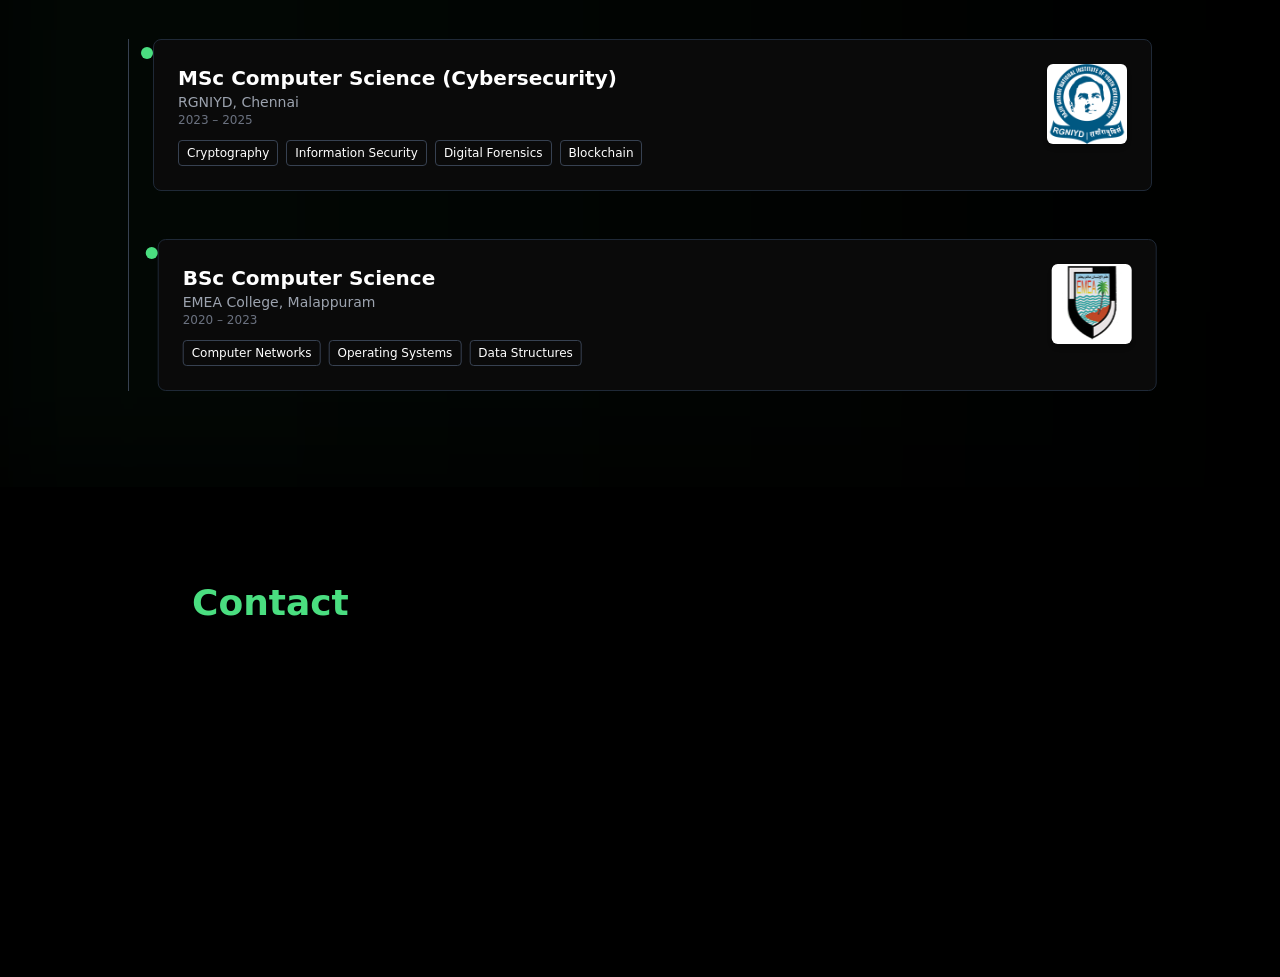
==== commit 766373fe: "Update index.html" ====
--- a/index.html
+++ b/index.html
@@ -55,6 +55,7 @@
     "jobTitle":"Cybersecurity Engineer",
     "description":"Cybersecurity Engineer and Network Security Specialist",
     "sameAs":[
+      "https://www.instagram.com/shameelsafar/",
       "https://www.linkedin.com/in/YOUR-LINKEDIN",
       "https://github.com/YOUR-GITHUB"
     ]
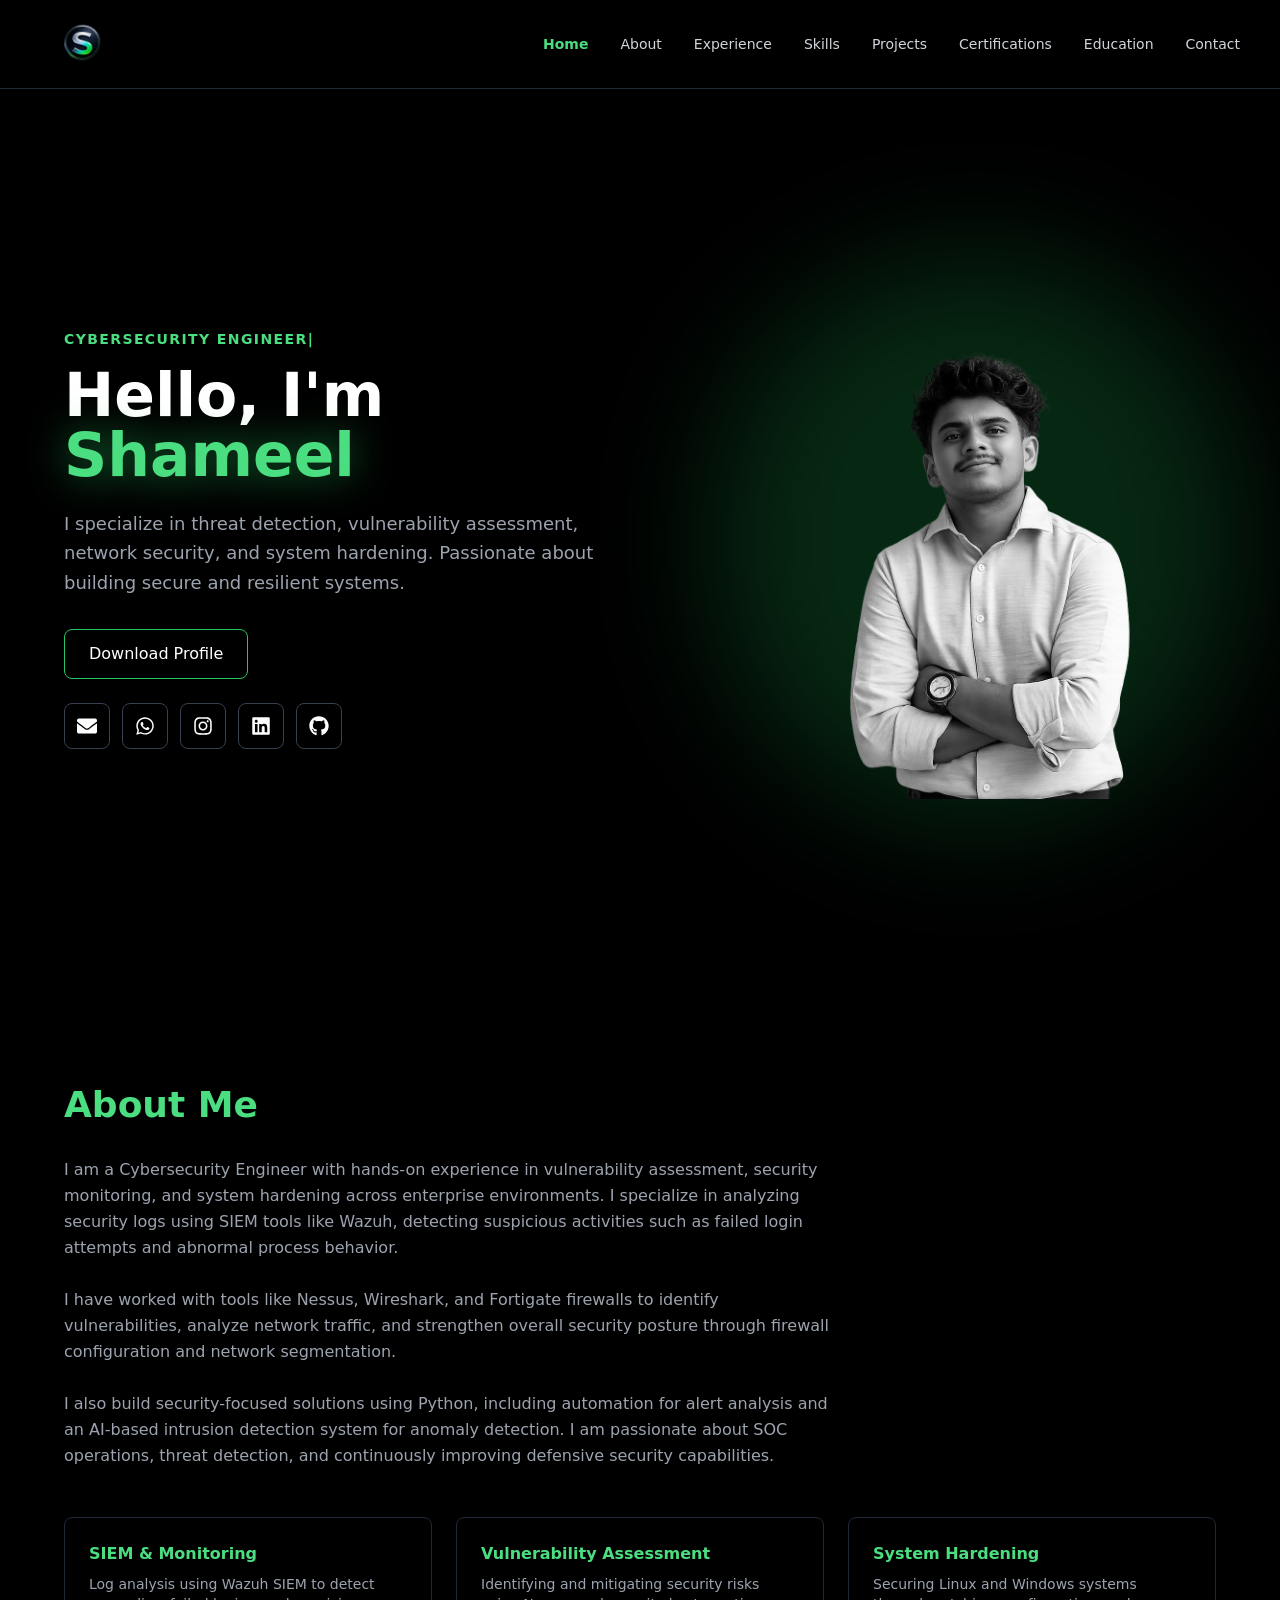
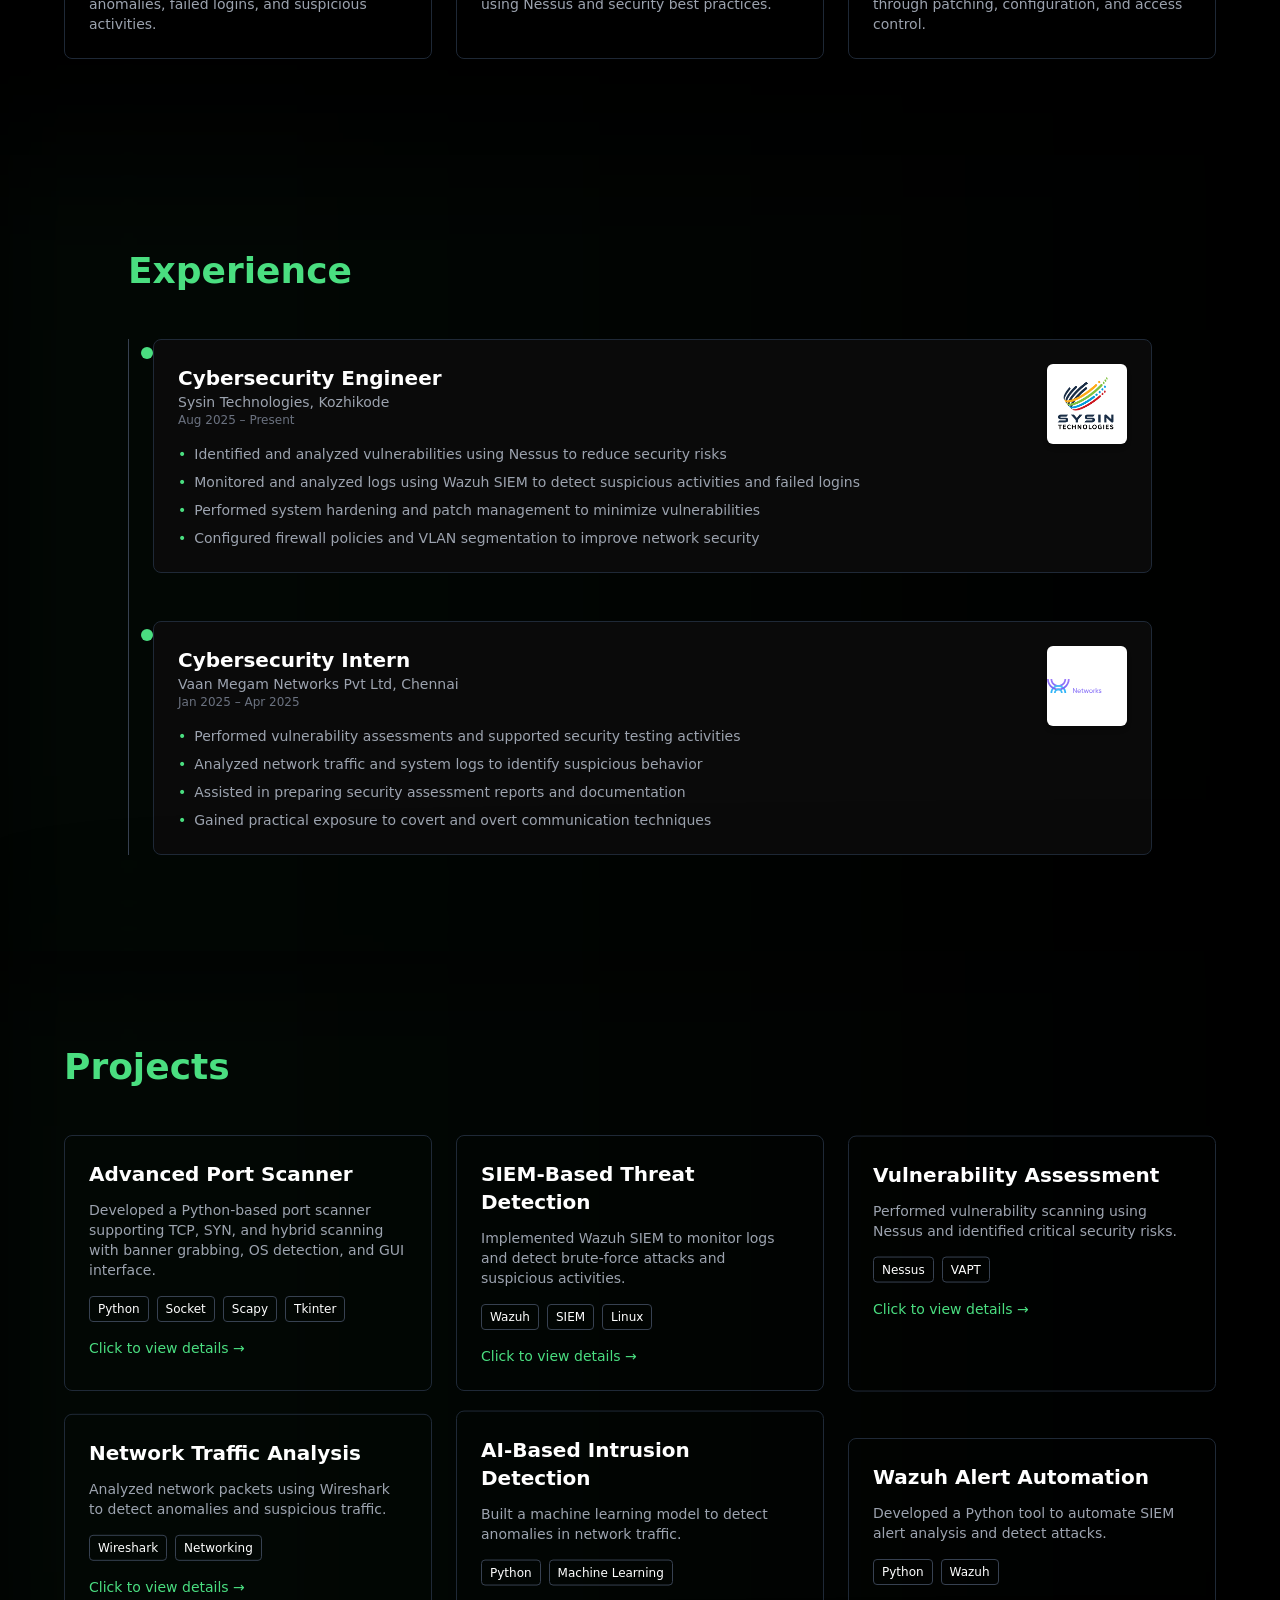
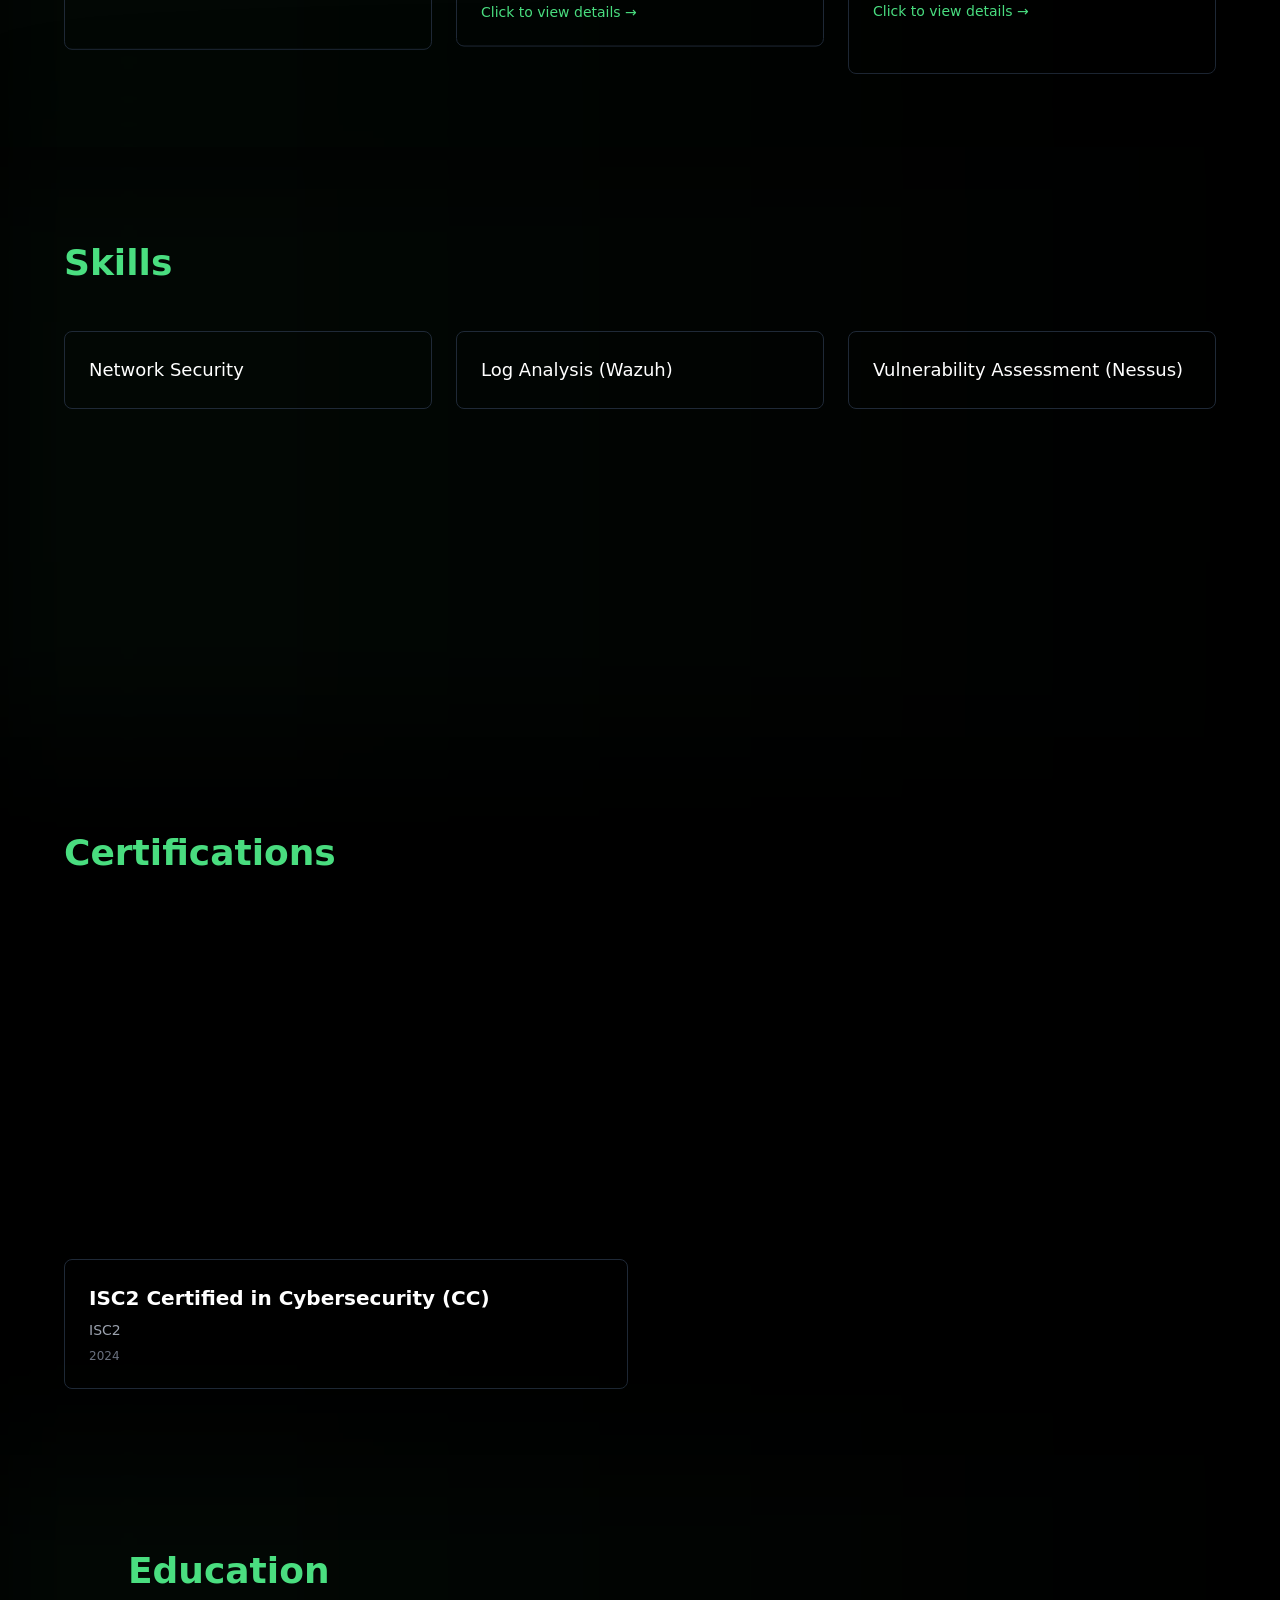
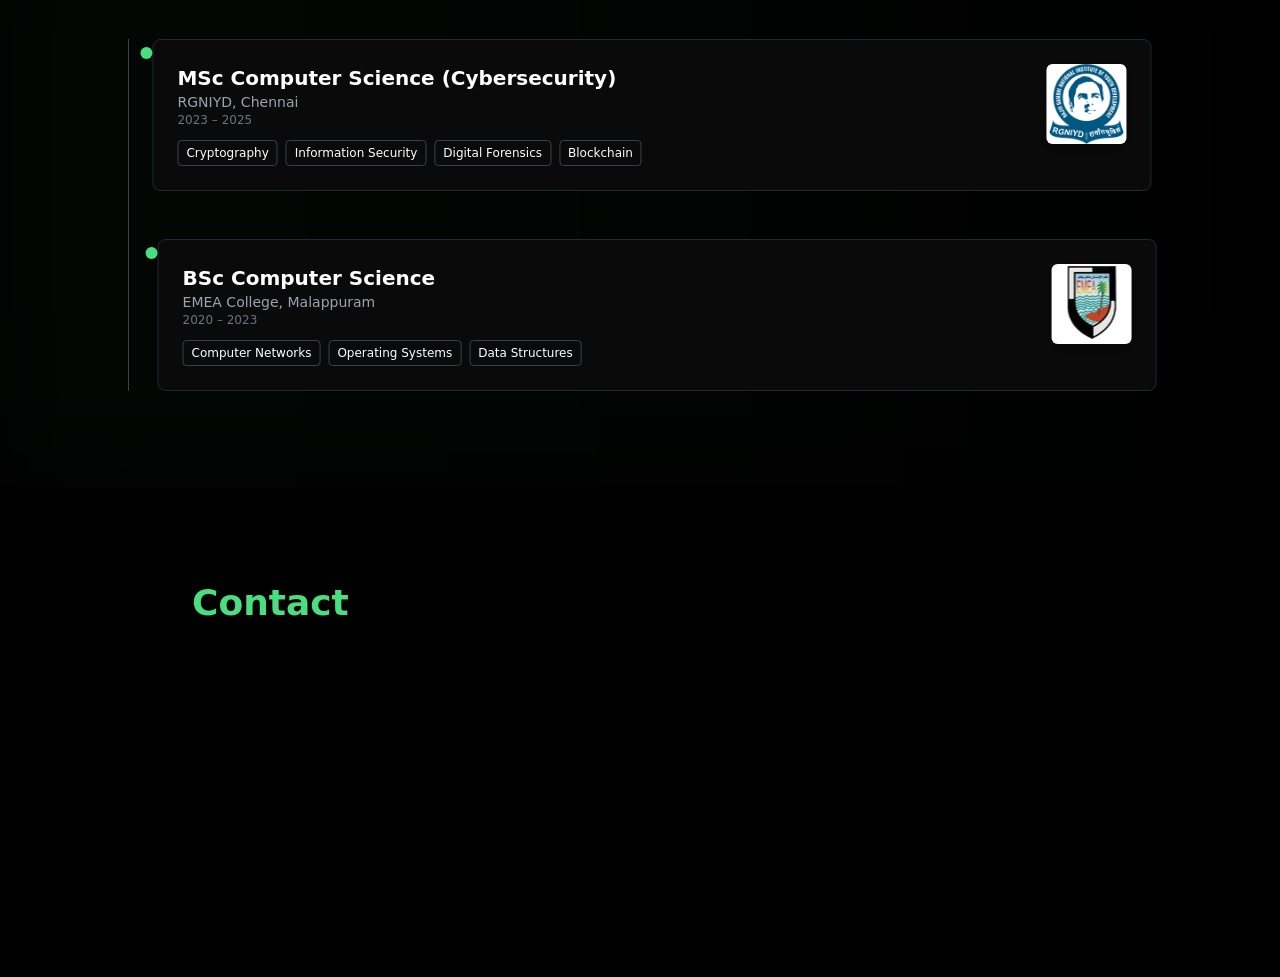
==== commit bc8eb901: "Update index.html" ====
--- a/index.html
+++ b/index.html
@@ -56,8 +56,8 @@
     "description":"Cybersecurity Engineer and Network Security Specialist",
     "sameAs":[
       "https://www.instagram.com/shameelsafar/",
-      "https://www.linkedin.com/in/YOUR-LINKEDIN",
-      "https://github.com/YOUR-GITHUB"
+      "https://www.linkedin.com/in/shameel-c-17710325b",
+      "https://github.com/ShameelC"
     ]
   }
   </script>
